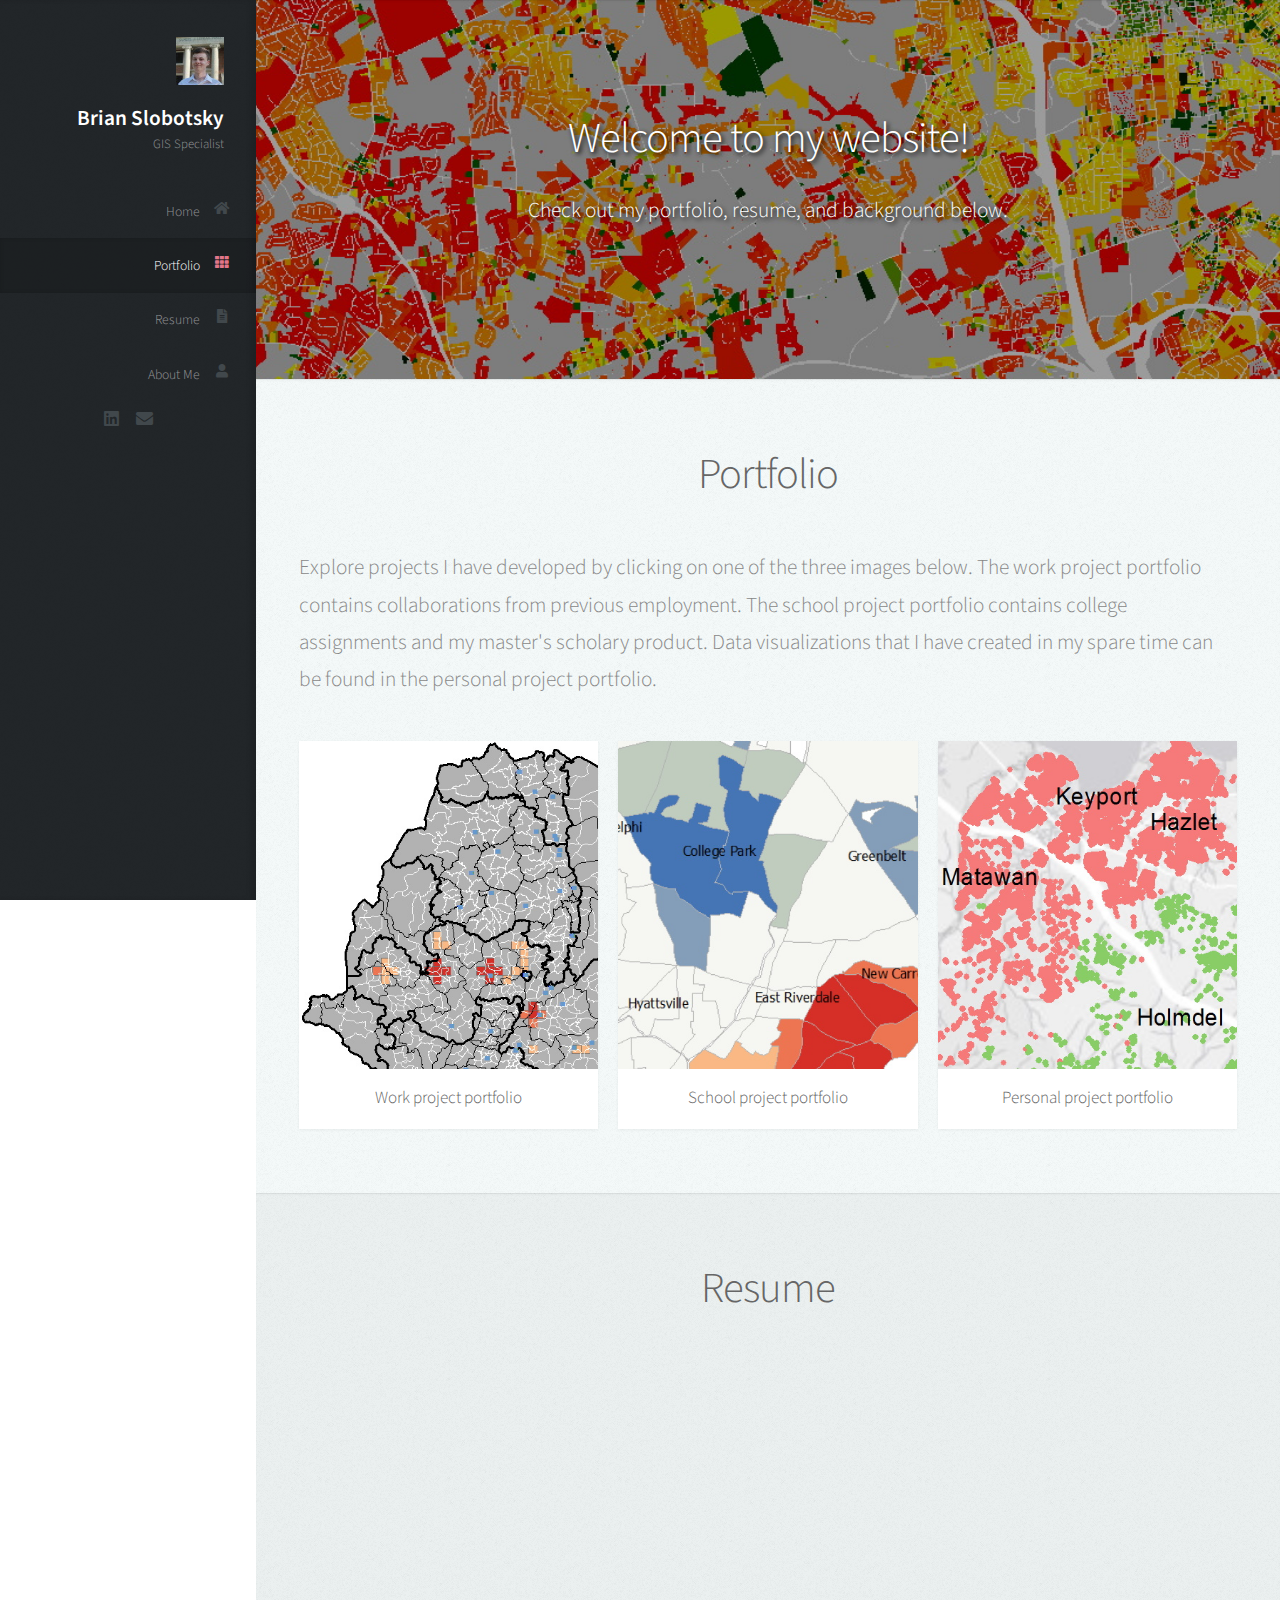
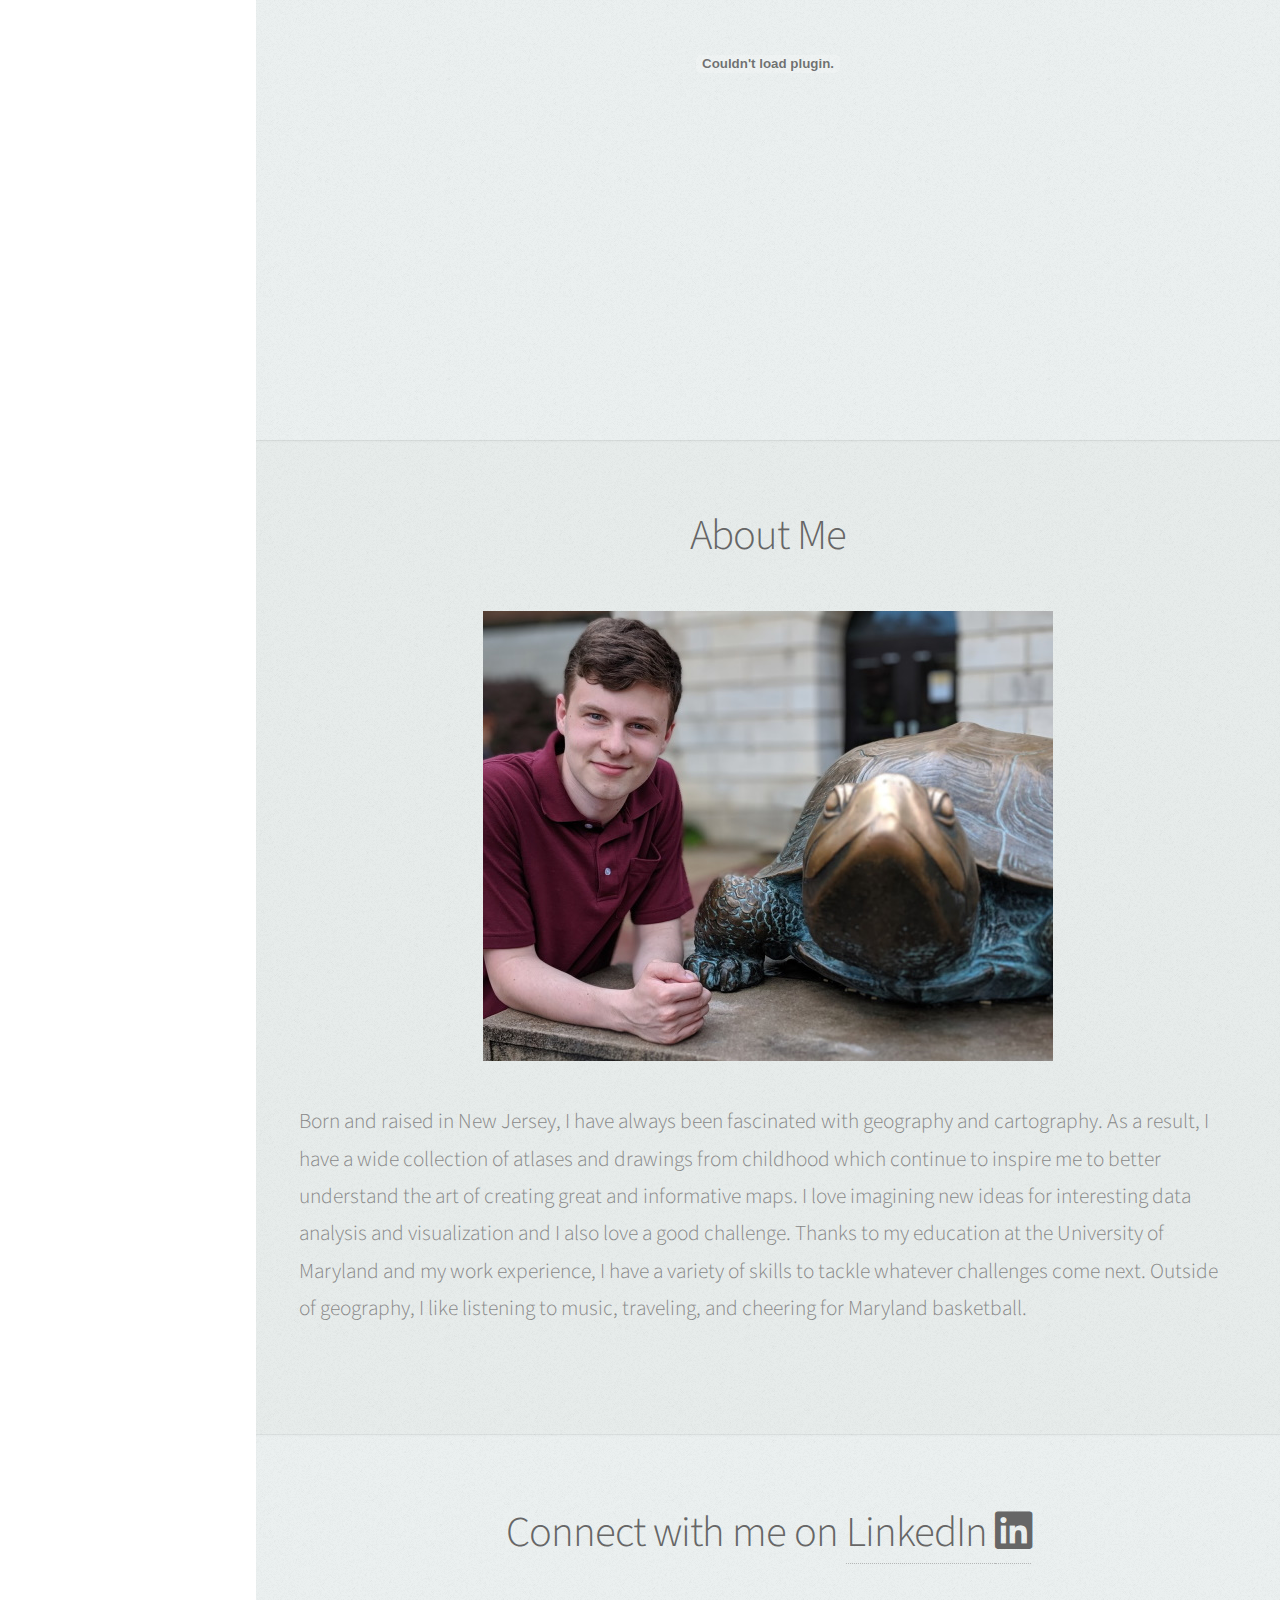
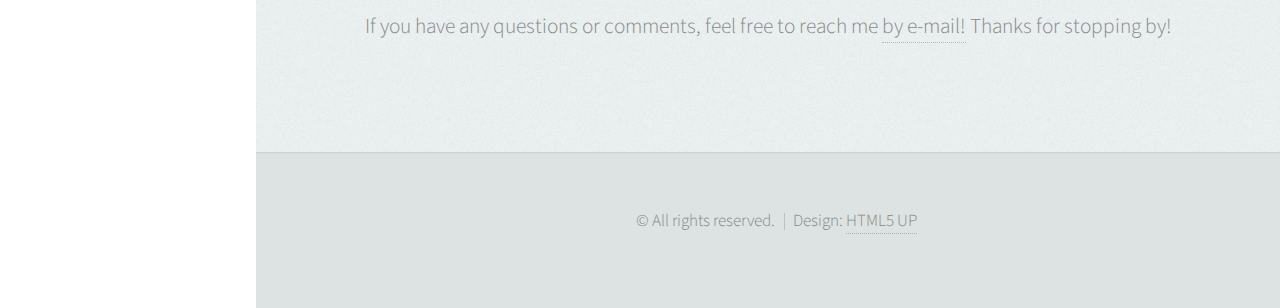
==== index.html @ a41631ae "Initial commit" ====
<!DOCTYPE HTML>
<!--
	Prologue by HTML5 UP
	html5up.net | @ajlkn
	Free for personal and commercial use under the CCA 3.0 license (html5up.net/license)
-->
<html>
	<head>
		<title>Brian Slobotsky's website</title>
		<meta charset="utf-8" />
		<meta name="viewport" content="width=device-width, initial-scale=1, user-scalable=no" />
		<link rel="stylesheet" href="assets/css/main.css" />
	</head>
	<body class="is-preload">

		<!-- Header -->
			<div id="header">

				<div class="top">

					<!-- Logo -->
						<div id="logo">
							<span class="image avatar48"><img src="images/avatar.jpg" alt="" /></span>
							<h1 id="title">Brian Slobotsky</h1>
							<p>GIS Specialist</p>
						</div>

					<!-- Nav -->
						<nav id="nav">
							<ul>
								<li><a href="#top" id="top-link"><span class="icon solid fa-home">Home</span></a></li>
								<li><a href="#portfolio" id="portfolio-link"><span class="icon solid fa-th">Portfolio</span></a></li>
								<li><a href="#resume" id="resume-link"><span class="icon solid fa-file-alt">Resume</span></a></li>
								<li><a href="#about" id="about-link"><span class="icon solid fa-user">About Me</span></a></li>
							</ul>
						</nav>
						<!--
				</div>

				<div class="bottom">
				-->
					<!-- Social Icons -->
						<ul class="icons">
							<li><a href="https://www.linkedin.com/in/brian-slobotsky-3878aa134/" class="icon brands fa-linkedin"><span class="label">LinkedIn</span></a></li>
							<li><a href="mailto:bslobotsky@gmail.com" class="icon solid fa-envelope"><span class="label">Email</span></a></li>
						</ul>

				</div>

			</div>

		<!-- Main -->
			<div id="main">

				<!-- Intro -->
					<section id="top" class="one dark cover">
						<div class="container">

							<header>

								<h2 class="alt" style="text-shadow:2px 2px 5px #000000;"><strong>Welcome to my website!</strong></h2>
								<p style="text-shadow: 2px 2px 5px #000000;"><strong>Check out my portfolio, resume, and background below.</strong></p>
							</header>
							<!-- a button that scrolls to the next section
							<footer>
								<a href="#portfolio" class="button scrolly"> text here </a>
							</footer>
							-->
						</div>
					</section>

				<!-- Portfolio -->
					<section id="portfolio" class="two">
						<div class="container">

							<header>
								<h2>Portfolio</h2>
							</header>

							<p style="text-align:left">Explore projects I have developed by clicking on one of the three images below. 
								The work project portfolio contains collaborations from previous employment. The school project portfolio contains 
								college assignments and my master's scholary product. Data visualizations that I have created in my spare time can 
								be found in the personal project portfolio. </p>

							<div class="row">
								<div class="col-4 col-12-mobile">
									<article class="item">
										<a href="workportfolio.html" class="image fit"><img src="images/av_work.jpg" alt="" /></a>
										<header>
											<h3>Work project portfolio</h3>
										</header>
									</article>
								</div>
								<div class="col-4 col-12-mobile">
									<article class="item">
										<a href="schoolportfolio.html" class="image fit"><img src="images/av_school.jpg" alt="" /></a>
										<header>
											<h3>School project portfolio</h3>
										</header>
									</article>
								</div>
								<div class="col-4 col-12-mobile">
									<article class="item">
										<a href="personalportfolio.html" class="image fit"><img src="images/av_personal.jpg" alt="" /></a>
										<header>
											<h3>Personal project portfolio</h3>
										</header>
									</article>
								</div>
							</div>

						</div>
					</section>
				<!-- Resume -->
					<section id="resume" class="three">
						<div class="container">

							<header>
								<h2>Resume</h2>
							</header>
							<!--
							<p>Last update: December 2020</p>
							-->
							<embed src="Resume.pdf" type="application/pdf" width="100%" height="600px" />

						</div>
					</section>
				<!-- About Me -->
					<section id="about" class="four">
						<div class="container">

							<header>
								<h2>About Me</h2>
							</header>

							<a class="image centered"><img src="images/aboutme.jpg" alt="Picture of me next to Testudo at McKeldin Mall" style="width:570px;height:450px;"/></a>

							<p style="text-align:left">Born and raised in New Jersey, I have always been fascinated with geography and cartography. As a result, I have a wide 
								collection of atlases and drawings from childhood which continue to inspire me to better understand the art of creating great and informative maps.
								I love imagining new ideas for interesting data analysis and visualization and I also love a good challenge. Thanks to my education
								at the University of Maryland and my work experience, I have a variety of skills to tackle whatever challenges come next. Outside of geography,
								I like listening to music, traveling, and cheering for Maryland basketball. </p>

						</div>
					</section>

				<!-- Contact -->
					<section id="contact" class="three">
						<div class="container">

							<header>
								<h2>Connect with me on <a href="https://www.linkedin.com/in/brian-slobotsky-3878aa134/">LinkedIn </a><a class="icon brands fa-linkedin"></a></h2>
							</header>

							<p>If you have any questions or comments, feel free to reach me <a href="mailto:bslobotsky@gmail.com">by e-mail!</a> Thanks for stopping by!</p>

						</div>
					</section>

			</div>

		<!-- Footer -->
			<div id="footer">

				<!-- Copyright -->
					<ul class="copyright">
						<li>&copy; All rights reserved.</li><li>Design: <a href="http://html5up.net">HTML5 UP</a></li>
					</ul>

			</div>

		<!-- Scripts -->			
			<script src="assets/js/jquery.min.js"></script>
			<script src="assets/js/jquery.scrolly.min.js"></script>
			<script src="assets/js/jquery.scrollex.min.js"></script>
			<script src="assets/js/browser.min.js"></script>
			<script src="assets/js/breakpoints.min.js"></script>
			<script src="assets/js/util.js"></script>
			<script src="assets/js/main.js"></script>

	</body>
</html>
---- assets/css/main.css ----
@import url("fontawesome-all.min.css");
@import url("https://fonts.googleapis.com/css?family=Source+Sans+Pro:300,300italic,400,600");

/*
	Prologue by HTML5 UP
	html5up.net | @ajlkn
	Free for personal and commercial use under the CCA 3.0 license (html5up.net/license)
*/

html, body, div, span, applet, object,
iframe, h1, h2, h3, h4, h5, h6, p, blockquote,
pre, a, abbr, acronym, address, big, cite,
code, del, dfn, em, img, ins, kbd, q, s, samp,
small, strike, strong, sub, sup, tt, var, b,
u, i, center, dl, dt, dd, ol, ul, li, fieldset,
form, label, legend, table, caption, tbody,
tfoot, thead, tr, th, td, article, aside,
canvas, details, embed, figure, figcaption,
footer, header, hgroup, menu, nav, output, ruby,
section, summary, time, mark, audio, video {
	margin: 0;
	padding: 0;
	border: 0;
	font-size: 100%;
	font: inherit;
	vertical-align: baseline;}

article, aside, details, figcaption, figure,
footer, header, hgroup, menu, nav, section {
	display: block;}

body {
	line-height: 1;
}

ol, ul {
	list-style: none;
}

blockquote, q {
	quotes: none;
}

	blockquote:before, blockquote:after, q:before, q:after {
		content: '';
		content: none;
	}

table {
	border-collapse: collapse;
	border-spacing: 0;
}

body {
	-webkit-text-size-adjust: none;
}

mark {
	background-color: transparent;
	color: inherit;
}

input::-moz-focus-inner {
	border: 0;
	padding: 0;
}

input, select, textarea {
	-moz-appearance: none;
	-webkit-appearance: none;
	-ms-appearance: none;
	appearance: none;
}

/* Basic */

	html {
		box-sizing: border-box;
	}

	*, *:before, *:after {
		box-sizing: inherit;
	}

	body {
		background: #fff;
		font-family: 'Source Sans Pro', sans-serif;
		font-size: 19pt;
		font-weight: 300;
		line-height: 1.75em;
		color: #888;
	}

		body.is-preload *, body.is-preload *:before, body.is-preload *:after {
			-moz-animation: none !important;
			-webkit-animation: none !important;
			-ms-animation: none !important;
			animation: none !important;
			-moz-transition: none !important;
			-webkit-transition: none !important;
			-ms-transition: none !important;
			transition: none !important;
		}

	input, textarea, select {
		font-family: 'Source Sans Pro', sans-serif;
		font-size: 19pt;
		font-weight: 300;
		line-height: 1.75em;
		color: #888;
	}

	h1, h2, h3, h4, h5, h6 {
		font-weight: 300;
		color: #666;
		line-height: 1.5em;
	}

	h1 a, h2 a, h3 a, h4 a, h5 a, h6 a {
		color: inherit;
		text-decoration: none;
	}

		h1 a strong, h2 a strong, h3 a strong, h4 a strong, h5 a strong, h6 a strong {
			color: #333;
		}

	h2 {
		font-size: 2em;
		letter-spacing: -1px;
	}

		h2.alt {
			color: #888;
		}

			h2.alt strong {
				color: #666;
			}

	h3 {
		font-size: 1.5em;
	}

	header {
		margin: 0 0 2em 0;
	}

		header > p {
			margin: 1em 0 0 0;
		}

	footer {
		margin: 2em 0 0 0;
	}

	strong, b {
		font-weight: 300;
		color: #666;
	}

	em, i {
		font-style: italic;
	}

	a {
		text-decoration: none;
		color: inherit;
		border-bottom: dotted 1px rgba(128, 128, 128, 0.5);
		-moz-transition: color 0.35s ease-in-out, border-bottom-color 0.35s ease-in-out;
		-webkit-transition: color 0.35s ease-in-out, border-bottom-color 0.35s ease-in-out;
		-ms-transition: color 0.35s ease-in-out, border-bottom-color 0.35s ease-in-out;
		transition: color 0.35s ease-in-out, border-bottom-color 0.35s ease-in-out;
		outline: 0;
	}

		a:hover {
			color: #E27689;
			border-bottom-color: rgba(255, 255, 255, 0);
		}

	sub {
		position: relative;
		top: 0.5em;
		font-size: 0.8em;
	}

	sup {
		position: relative;
		top: -0.5em;
		font-size: 0.8em;
	}

	hr {
		border: 0;
		border-top: solid 1px #ddd;
	}

	blockquote {
		border-left: solid 0.5em #ddd;
		padding: 1em 0 1em 2em;
		font-style: italic;
	}

	p, ul, ol, dl, table {
		margin-bottom: 2em;
	}

	br.clear {
		clear: both;
	}

/* Container */

	.container {
		margin: 0 auto;
		max-width: 100%;
		width: 1400px;
	}

		@media screen and (min-width: 961px) and (max-width: 1880px) {

			.container {
				width: 1200px;
			}

		}

		@media screen and (min-width: 961px) and (max-width: 1620px) {

			.container {
				width: 960px;
			}

		}

		@media screen and (min-width: 961px) and (max-width: 1320px) {

			.container {
				width: 100%;
			}

		}

		@media screen and (max-width: 960px) {

			.container {
				width: 100%;
			}

		}

		@media screen and (max-width: 736px) {

			.container {
				width: 100%;
			}

		}

/* Row */

	.row {
		display: flex;
		flex-wrap: wrap;
		box-sizing: border-box;
		align-items: stretch;
	}

		.row > * {
			box-sizing: border-box;
		}

		.row.gtr-uniform > * > :last-child {
			margin-bottom: 0;
		}

		.row.aln-left {
			justify-content: flex-start;
		}

		.row.aln-center {
			justify-content: center;
		}

		.row.aln-right {
			justify-content: flex-end;
		}

		.row.aln-top {
			align-items: flex-start;
		}

		.row.aln-middle {
			align-items: center;
		}

		.row.aln-bottom {
			align-items: flex-end;
		}

		.row > .imp {
			order: -1;
		}

		.row > .col-1 {
			width: 8.33333%;
		}

		.row > .off-1 {
			margin-left: 8.33333%;
		}

		.row > .col-2 {
			width: 16.66667%;
		}

		.row > .off-2 {
			margin-left: 16.66667%;
		}

		.row > .col-3 {
			width: 25%;
		}

		.row > .off-3 {
			margin-left: 25%;
		}

		.row > .col-4 {
			width: 33.33333%;
		}

		.row > .off-4 {
			margin-left: 33.33333%;
		}

		.row > .col-5 {
			width: 41.66667%;
		}

		.row > .off-5 {
			margin-left: 41.66667%;
		}

		.row > .col-6 {
			width: 50%;
		}

		.row > .off-6 {
			margin-left: 50%;
		}

		.row > .col-7 {
			width: 58.33333%;
		}

		.row > .off-7 {
			margin-left: 58.33333%;
		}

		.row > .col-8 {
			width: 66.66667%;
		}

		.row > .off-8 {
			margin-left: 66.66667%;
		}

		.row > .col-9 {
			width: 75%;
		}

		.row > .off-9 {
			margin-left: 75%;
		}

		.row > .col-10 {
			width: 83.33333%;
		}

		.row > .off-10 {
			margin-left: 83.33333%;
		}

		.row > .col-11 {
			width: 91.66667%;
		}

		.row > .off-11 {
			margin-left: 91.66667%;
		}

		.row > .col-12 {
			width: 100%;
		}

		.row > .off-12 {
			margin-left: 100%;
		}

		.row.gtr-0 {
			margin-top: 0px;
			margin-left: 0px;
		}

			.row.gtr-0 > * {
				padding: 0px 0 0 0px;
			}

			.row.gtr-0.gtr-uniform {
				margin-top: 0px;
			}

				.row.gtr-0.gtr-uniform > * {
					padding-top: 0px;
				}

		.row.gtr-25 {
			margin-top: -10px;
			margin-left: -10px;
		}

			.row.gtr-25 > * {
				padding: 10px 0 0 10px;
			}

			.row.gtr-25.gtr-uniform {
				margin-top: -10px;
			}

				.row.gtr-25.gtr-uniform > * {
					padding-top: 10px;
				}

		.row.gtr-50 {
			margin-top: -20px;
			margin-left: -20px;
		}

			.row.gtr-50 > * {
				padding: 20px 0 0 20px;
			}

			.row.gtr-50.gtr-uniform {
				margin-top: -20px;
			}

				.row.gtr-50.gtr-uniform > * {
					padding-top: 20px;
				}

		.row {
			margin-top: -40px;
			margin-left: -40px;
		}

			.row > * {
				padding: 40px 0 0 40px;
			}

			.row.gtr-uniform {
				margin-top: -40px;
			}

				.row.gtr-uniform > * {
					padding-top: 40px;
				}

		.row.gtr-150 {
			margin-top: -60px;
			margin-left: -60px;
		}

			.row.gtr-150 > * {
				padding: 60px 0 0 60px;
			}

			.row.gtr-150.gtr-uniform {
				margin-top: -60px;
			}

				.row.gtr-150.gtr-uniform > * {
					padding-top: 60px;
				}

		.row.gtr-200 {
			margin-top: -80px;
			margin-left: -80px;
		}

			.row.gtr-200 > * {
				padding: 80px 0 0 80px;
			}

			.row.gtr-200.gtr-uniform {
				margin-top: -80px;
			}

				.row.gtr-200.gtr-uniform > * {
					padding-top: 80px;
				}

		@media screen and (min-width: 961px) and (max-width: 1880px) {

			.row {
				display: flex;
				flex-wrap: wrap;
				box-sizing: border-box;
				align-items: stretch;
			}

				.row > * {
					box-sizing: border-box;
				}

				.row.gtr-uniform > * > :last-child {
					margin-bottom: 0;
				}

				.row.aln-left {
					justify-content: flex-start;
				}

				.row.aln-center {
					justify-content: center;
				}

				.row.aln-right {
					justify-content: flex-end;
				}

				.row.aln-top {
					align-items: flex-start;
				}

				.row.aln-middle {
					align-items: center;
				}

				.row.aln-bottom {
					align-items: flex-end;
				}

				.row > .imp-wide {
					order: -1;
				}

				.row > .col-1-wide {
					width: 8.33333%;
				}

				.row > .off-1-wide {
					margin-left: 8.33333%;
				}

				.row > .col-2-wide {
					width: 16.66667%;
				}

				.row > .off-2-wide {
					margin-left: 16.66667%;
				}

				.row > .col-3-wide {
					width: 25%;
				}

				.row > .off-3-wide {
					margin-left: 25%;
				}

				.row > .col-4-wide {
					width: 33.33333%;
				}

				.row > .off-4-wide {
					margin-left: 33.33333%;
				}

				.row > .col-5-wide {
					width: 41.66667%;
				}

				.row > .off-5-wide {
					margin-left: 41.66667%;
				}

				.row > .col-6-wide {
					width: 50%;
				}

				.row > .off-6-wide {
					margin-left: 50%;
				}

				.row > .col-7-wide {
					width: 58.33333%;
				}

				.row > .off-7-wide {
					margin-left: 58.33333%;
				}

				.row > .col-8-wide {
					width: 66.66667%;
				}

				.row > .off-8-wide {
					margin-left: 66.66667%;
				}

				.row > .col-9-wide {
					width: 75%;
				}

				.row > .off-9-wide {
					margin-left: 75%;
				}

				.row > .col-10-wide {
					width: 83.33333%;
				}

				.row > .off-10-wide {
					margin-left: 83.33333%;
				}

				.row > .col-11-wide {
					width: 91.66667%;
				}

				.row > .off-11-wide {
					margin-left: 91.66667%;
				}

				.row > .col-12-wide {
					width: 100%;
				}

				.row > .off-12-wide {
					margin-left: 100%;
				}

				.row.gtr-0 {
					margin-top: 0px;
					margin-left: 0px;
				}

					.row.gtr-0 > * {
						padding: 0px 0 0 0px;
					}

					.row.gtr-0.gtr-uniform {
						margin-top: 0px;
					}

						.row.gtr-0.gtr-uniform > * {
							padding-top: 0px;
						}

				.row.gtr-25 {
					margin-top: -10px;
					margin-left: -10px;
				}

					.row.gtr-25 > * {
						padding: 10px 0 0 10px;
					}

					.row.gtr-25.gtr-uniform {
						margin-top: -10px;
					}

						.row.gtr-25.gtr-uniform > * {
							padding-top: 10px;
						}

				.row.gtr-50 {
					margin-top: -20px;
					margin-left: -20px;
				}

					.row.gtr-50 > * {
						padding: 20px 0 0 20px;
					}

					.row.gtr-50.gtr-uniform {
						margin-top: -20px;
					}

						.row.gtr-50.gtr-uniform > * {
							padding-top: 20px;
						}

				.row {
					margin-top: -40px;
					margin-left: -40px;
				}

					.row > * {
						padding: 40px 0 0 40px;
					}

					.row.gtr-uniform {
						margin-top: -40px;
					}

						.row.gtr-uniform > * {
							padding-top: 40px;
						}

				.row.gtr-150 {
					margin-top: -60px;
					margin-left: -60px;
				}

					.row.gtr-150 > * {
						padding: 60px 0 0 60px;
					}

					.row.gtr-150.gtr-uniform {
						margin-top: -60px;
					}

						.row.gtr-150.gtr-uniform > * {
							padding-top: 60px;
						}

				.row.gtr-200 {
					margin-top: -80px;
					margin-left: -80px;
				}

					.row.gtr-200 > * {
						padding: 80px 0 0 80px;
					}

					.row.gtr-200.gtr-uniform {
						margin-top: -80px;
					}

						.row.gtr-200.gtr-uniform > * {
							padding-top: 80px;
						}

		}

		@media screen and (min-width: 961px) and (max-width: 1620px) {

			.row {
				display: flex;
				flex-wrap: wrap;
				box-sizing: border-box;
				align-items: stretch;
			}

				.row > * {
					box-sizing: border-box;
				}

				.row.gtr-uniform > * > :last-child {
					margin-bottom: 0;
				}

				.row.aln-left {
					justify-content: flex-start;
				}

				.row.aln-center {
					justify-content: center;
				}

				.row.aln-right {
					justify-content: flex-end;
				}

				.row.aln-top {
					align-items: flex-start;
				}

				.row.aln-middle {
					align-items: center;
				}

				.row.aln-bottom {
					align-items: flex-end;
				}

				.row > .imp-normal {
					order: -1;
				}

				.row > .col-1-normal {
					width: 8.33333%;
				}

				.row > .off-1-normal {
					margin-left: 8.33333%;
				}

				.row > .col-2-normal {
					width: 16.66667%;
				}

				.row > .off-2-normal {
					margin-left: 16.66667%;
				}

				.row > .col-3-normal {
					width: 25%;
				}

				.row > .off-3-normal {
					margin-left: 25%;
				}

				.row > .col-4-normal {
					width: 33.33333%;
				}

				.row > .off-4-normal {
					margin-left: 33.33333%;
				}

				.row > .col-5-normal {
					width: 41.66667%;
				}

				.row > .off-5-normal {
					margin-left: 41.66667%;
				}

				.row > .col-6-normal {
					width: 50%;
				}

				.row > .off-6-normal {
					margin-left: 50%;
				}

				.row > .col-7-normal {
					width: 58.33333%;
				}

				.row > .off-7-normal {
					margin-left: 58.33333%;
				}

				.row > .col-8-normal {
					width: 66.66667%;
				}

				.row > .off-8-normal {
					margin-left: 66.66667%;
				}

				.row > .col-9-normal {
					width: 75%;
				}

				.row > .off-9-normal {
					margin-left: 75%;
				}

				.row > .col-10-normal {
					width: 83.33333%;
				}

				.row > .off-10-normal {
					margin-left: 83.33333%;
				}

				.row > .col-11-normal {
					width: 91.66667%;
				}

				.row > .off-11-normal {
					margin-left: 91.66667%;
				}

				.row > .col-12-normal {
					width: 100%;
				}

				.row > .off-12-normal {
					margin-left: 100%;
				}

				.row.gtr-0 {
					margin-top: 0px;
					margin-left: 0px;
				}

					.row.gtr-0 > * {
						padding: 0px 0 0 0px;
					}

					.row.gtr-0.gtr-uniform {
						margin-top: 0px;
					}

						.row.gtr-0.gtr-uniform > * {
							padding-top: 0px;
						}

				.row.gtr-25 {
					margin-top: -10px;
					margin-left: -10px;
				}

					.row.gtr-25 > * {
						padding: 10px 0 0 10px;
					}

					.row.gtr-25.gtr-uniform {
						margin-top: -10px;
					}

						.row.gtr-25.gtr-uniform > * {
							padding-top: 10px;
						}

				.row.gtr-50 {
					margin-top: -20px;
					margin-left: -20px;
				}

					.row.gtr-50 > * {
						padding: 20px 0 0 20px;
					}

					.row.gtr-50.gtr-uniform {
						margin-top: -20px;
					}

						.row.gtr-50.gtr-uniform > * {
							padding-top: 20px;
						}

				.row {
					margin-top: -40px;
					margin-left: -40px;
				}

					.row > * {
						padding: 40px 0 0 40px;
					}

					.row.gtr-uniform {
						margin-top: -40px;
					}

						.row.gtr-uniform > * {
							padding-top: 40px;
						}

				.row.gtr-150 {
					margin-top: -60px;
					margin-left: -60px;
				}

					.row.gtr-150 > * {
						padding: 60px 0 0 60px;
					}

					.row.gtr-150.gtr-uniform {
						margin-top: -60px;
					}

						.row.gtr-150.gtr-uniform > * {
							padding-top: 60px;
						}

				.row.gtr-200 {
					margin-top: -80px;
					margin-left: -80px;
				}

					.row.gtr-200 > * {
						padding: 80px 0 0 80px;
					}

					.row.gtr-200.gtr-uniform {
						margin-top: -80px;
					}

						.row.gtr-200.gtr-uniform > * {
							padding-top: 80px;
						}

		}

		@media screen and (min-width: 961px) and (max-width: 1320px) {

			.row {
				display: flex;
				flex-wrap: wrap;
				box-sizing: border-box;
				align-items: stretch;
			}

				.row > * {
					box-sizing: border-box;
				}

				.row.gtr-uniform > * > :last-child {
					margin-bottom: 0;
				}

				.row.aln-left {
					justify-content: flex-start;
				}

				.row.aln-center {
					justify-content: center;
				}

				.row.aln-right {
					justify-content: flex-end;
				}

				.row.aln-top {
					align-items: flex-start;
				}

				.row.aln-middle {
					align-items: center;
				}

				.row.aln-bottom {
					align-items: flex-end;
				}

				.row > .imp-narrow {
					order: -1;
				}

				.row > .col-1-narrow {
					width: 8.33333%;
				}

				.row > .off-1-narrow {
					margin-left: 8.33333%;
				}

				.row > .col-2-narrow {
					width: 16.66667%;
				}

				.row > .off-2-narrow {
					margin-left: 16.66667%;
				}

				.row > .col-3-narrow {
					width: 25%;
				}

				.row > .off-3-narrow {
					margin-left: 25%;
				}

				.row > .col-4-narrow {
					width: 33.33333%;
				}

				.row > .off-4-narrow {
					margin-left: 33.33333%;
				}

				.row > .col-5-narrow {
					width: 41.66667%;
				}

				.row > .off-5-narrow {
					margin-left: 41.66667%;
				}

				.row > .col-6-narrow {
					width: 50%;
				}

				.row > .off-6-narrow {
					margin-left: 50%;
				}

				.row > .col-7-narrow {
					width: 58.33333%;
				}

				.row > .off-7-narrow {
					margin-left: 58.33333%;
				}

				.row > .col-8-narrow {
					width: 66.66667%;
				}

				.row > .off-8-narrow {
					margin-left: 66.66667%;
				}

				.row > .col-9-narrow {
					width: 75%;
				}

				.row > .off-9-narrow {
					margin-left: 75%;
				}

				.row > .col-10-narrow {
					width: 83.33333%;
				}

				.row > .off-10-narrow {
					margin-left: 83.33333%;
				}

				.row > .col-11-narrow {
					width: 91.66667%;
				}

				.row > .off-11-narrow {
					margin-left: 91.66667%;
				}

				.row > .col-12-narrow {
					width: 100%;
				}

				.row > .off-12-narrow {
					margin-left: 100%;
				}

				.row.gtr-0 {
					margin-top: 0px;
					margin-left: 0px;
				}

					.row.gtr-0 > * {
						padding: 0px 0 0 0px;
					}

					.row.gtr-0.gtr-uniform {
						margin-top: 0px;
					}

						.row.gtr-0.gtr-uniform > * {
							padding-top: 0px;
						}

				.row.gtr-25 {
					margin-top: -5px;
					margin-left: -5px;
				}

					.row.gtr-25 > * {
						padding: 5px 0 0 5px;
					}

					.row.gtr-25.gtr-uniform {
						margin-top: -5px;
					}

						.row.gtr-25.gtr-uniform > * {
							padding-top: 5px;
						}

				.row.gtr-50 {
					margin-top: -10px;
					margin-left: -10px;
				}

					.row.gtr-50 > * {
						padding: 10px 0 0 10px;
					}

					.row.gtr-50.gtr-uniform {
						margin-top: -10px;
					}

						.row.gtr-50.gtr-uniform > * {
							padding-top: 10px;
						}

				.row {
					margin-top: -20px;
					margin-left: -20px;
				}

					.row > * {
						padding: 20px 0 0 20px;
					}

					.row.gtr-uniform {
						margin-top: -20px;
					}

						.row.gtr-uniform > * {
							padding-top: 20px;
						}

				.row.gtr-150 {
					margin-top: -30px;
					margin-left: -30px;
				}

					.row.gtr-150 > * {
						padding: 30px 0 0 30px;
					}

					.row.gtr-150.gtr-uniform {
						margin-top: -30px;
					}

						.row.gtr-150.gtr-uniform > * {
							padding-top: 30px;
						}

				.row.gtr-200 {
					margin-top: -40px;
					margin-left: -40px;
				}

					.row.gtr-200 > * {
						padding: 40px 0 0 40px;
					}

					.row.gtr-200.gtr-uniform {
						margin-top: -40px;
					}

						.row.gtr-200.gtr-uniform > * {
							padding-top: 40px;
						}

		}

		@media screen and (max-width: 960px) {

			.row {
				display: flex;
				flex-wrap: wrap;
				box-sizing: border-box;
				align-items: stretch;
			}

				.row > * {
					box-sizing: border-box;
				}

				.row.gtr-uniform > * > :last-child {
					margin-bottom: 0;
				}

				.row.aln-left {
					justify-content: flex-start;
				}

				.row.aln-center {
					justify-content: center;
				}

				.row.aln-right {
					justify-content: flex-end;
				}

				.row.aln-top {
					align-items: flex-start;
				}

				.row.aln-middle {
					align-items: center;
				}

				.row.aln-bottom {
					align-items: flex-end;
				}

				.row > .imp-narrower {
					order: -1;
				}

				.row > .col-1-narrower {
					width: 8.33333%;
				}

				.row > .off-1-narrower {
					margin-left: 8.33333%;
				}

				.row > .col-2-narrower {
					width: 16.66667%;
				}

				.row > .off-2-narrower {
					margin-left: 16.66667%;
				}

				.row > .col-3-narrower {
					width: 25%;
				}

				.row > .off-3-narrower {
					margin-left: 25%;
				}

				.row > .col-4-narrower {
					width: 33.33333%;
				}

				.row > .off-4-narrower {
					margin-left: 33.33333%;
				}

				.row > .col-5-narrower {
					width: 41.66667%;
				}

				.row > .off-5-narrower {
					margin-left: 41.66667%;
				}

				.row > .col-6-narrower {
					width: 50%;
				}

				.row > .off-6-narrower {
					margin-left: 50%;
				}

				.row > .col-7-narrower {
					width: 58.33333%;
				}

				.row > .off-7-narrower {
					margin-left: 58.33333%;
				}

				.row > .col-8-narrower {
					width: 66.66667%;
				}

				.row > .off-8-narrower {
					margin-left: 66.66667%;
				}

				.row > .col-9-narrower {
					width: 75%;
				}

				.row > .off-9-narrower {
					margin-left: 75%;
				}

				.row > .col-10-narrower {
					width: 83.33333%;
				}

				.row > .off-10-narrower {
					margin-left: 83.33333%;
				}

				.row > .col-11-narrower {
					width: 91.66667%;
				}

				.row > .off-11-narrower {
					margin-left: 91.66667%;
				}

				.row > .col-12-narrower {
					width: 100%;
				}

				.row > .off-12-narrower {
					margin-left: 100%;
				}

				.row.gtr-0 {
					margin-top: 0px;
					margin-left: 0px;
				}

					.row.gtr-0 > * {
						padding: 0px 0 0 0px;
					}

					.row.gtr-0.gtr-uniform {
						margin-top: 0px;
					}

						.row.gtr-0.gtr-uniform > * {
							padding-top: 0px;
						}

				.row.gtr-25 {
					margin-top: -5px;
					margin-left: -5px;
				}

					.row.gtr-25 > * {
						padding: 5px 0 0 5px;
					}

					.row.gtr-25.gtr-uniform {
						margin-top: -5px;
					}

						.row.gtr-25.gtr-uniform > * {
							padding-top: 5px;
						}

				.row.gtr-50 {
					margin-top: -10px;
					margin-left: -10px;
				}

					.row.gtr-50 > * {
						padding: 10px 0 0 10px;
					}

					.row.gtr-50.gtr-uniform {
						margin-top: -10px;
					}

						.row.gtr-50.gtr-uniform > * {
							padding-top: 10px;
						}

				.row {
					margin-top: -20px;
					margin-left: -20px;
				}

					.row > * {
						padding: 20px 0 0 20px;
					}

					.row.gtr-uniform {
						margin-top: -20px;
					}

						.row.gtr-uniform > * {
							padding-top: 20px;
						}

				.row.gtr-150 {
					margin-top: -30px;
					margin-left: -30px;
				}

					.row.gtr-150 > * {
						padding: 30px 0 0 30px;
					}

					.row.gtr-150.gtr-uniform {
						margin-top: -30px;
					}

						.row.gtr-150.gtr-uniform > * {
							padding-top: 30px;
						}

				.row.gtr-200 {
					margin-top: -40px;
					margin-left: -40px;
				}

					.row.gtr-200 > * {
						padding: 40px 0 0 40px;
					}

					.row.gtr-200.gtr-uniform {
						margin-top: -40px;
					}

						.row.gtr-200.gtr-uniform > * {
							padding-top: 40px;
						}

		}

		@media screen and (max-width: 736px) {

			.row {
				display: flex;
				flex-wrap: wrap;
				box-sizing: border-box;
				align-items: stretch;
			}

				.row > * {
					box-sizing: border-box;
				}

				.row.gtr-uniform > * > :last-child {
					margin-bottom: 0;
				}

				.row.aln-left {
					justify-content: flex-start;
				}

				.row.aln-center {
					justify-content: center;
				}

				.row.aln-right {
					justify-content: flex-end;
				}

				.row.aln-top {
					align-items: flex-start;
				}

				.row.aln-middle {
					align-items: center;
				}

				.row.aln-bottom {
					align-items: flex-end;
				}

				.row > .imp-mobile {
					order: -1;
				}

				.row > .col-1-mobile {
					width: 8.33333%;
				}

				.row > .off-1-mobile {
					margin-left: 8.33333%;
				}

				.row > .col-2-mobile {
					width: 16.66667%;
				}

				.row > .off-2-mobile {
					margin-left: 16.66667%;
				}

				.row > .col-3-mobile {
					width: 25%;
				}

				.row > .off-3-mobile {
					margin-left: 25%;
				}

				.row > .col-4-mobile {
					width: 33.33333%;
				}

				.row > .off-4-mobile {
					margin-left: 33.33333%;
				}

				.row > .col-5-mobile {
					width: 41.66667%;
				}

				.row > .off-5-mobile {
					margin-left: 41.66667%;
				}

				.row > .col-6-mobile {
					width: 50%;
				}

				.row > .off-6-mobile {
					margin-left: 50%;
				}

				.row > .col-7-mobile {
					width: 58.33333%;
				}

				.row > .off-7-mobile {
					margin-left: 58.33333%;
				}

				.row > .col-8-mobile {
					width: 66.66667%;
				}

				.row > .off-8-mobile {
					margin-left: 66.66667%;
				}

				.row > .col-9-mobile {
					width: 75%;
				}

				.row > .off-9-mobile {
					margin-left: 75%;
				}

				.row > .col-10-mobile {
					width: 83.33333%;
				}

				.row > .off-10-mobile {
					margin-left: 83.33333%;
				}

				.row > .col-11-mobile {
					width: 91.66667%;
				}

				.row > .off-11-mobile {
					margin-left: 91.66667%;
				}

				.row > .col-12-mobile {
					width: 100%;
				}

				.row > .off-12-mobile {
					margin-left: 100%;
				}

				.row.gtr-0 {
					margin-top: 0px;
					margin-left: 0px;
				}

					.row.gtr-0 > * {
						padding: 0px 0 0 0px;
					}

					.row.gtr-0.gtr-uniform {
						margin-top: 0px;
					}

						.row.gtr-0.gtr-uniform > * {
							padding-top: 0px;
						}

				.row.gtr-25 {
					margin-top: -5px;
					margin-left: -5px;
				}

					.row.gtr-25 > * {
						padding: 5px 0 0 5px;
					}

					.row.gtr-25.gtr-uniform {
						margin-top: -5px;
					}

						.row.gtr-25.gtr-uniform > * {
							padding-top: 5px;
						}

				.row.gtr-50 {
					margin-top: -10px;
					margin-left: -10px;
				}

					.row.gtr-50 > * {
						padding: 10px 0 0 10px;
					}

					.row.gtr-50.gtr-uniform {
						margin-top: -10px;
					}

						.row.gtr-50.gtr-uniform > * {
							padding-top: 10px;
						}

				.row {
					margin-top: -20px;
					margin-left: -20px;
				}

					.row > * {
						padding: 20px 0 0 20px;
					}

					.row.gtr-uniform {
						margin-top: -20px;
					}

						.row.gtr-uniform > * {
							padding-top: 20px;
						}

				.row.gtr-150 {
					margin-top: -30px;
					margin-left: -30px;
				}

					.row.gtr-150 > * {
						padding: 30px 0 0 30px;
					}

					.row.gtr-150.gtr-uniform {
						margin-top: -30px;
					}

						.row.gtr-150.gtr-uniform > * {
							padding-top: 30px;
						}

				.row.gtr-200 {
					margin-top: -40px;
					margin-left: -40px;
				}

					.row.gtr-200 > * {
						padding: 40px 0 0 40px;
					}

					.row.gtr-200.gtr-uniform {
						margin-top: -40px;
					}

						.row.gtr-200.gtr-uniform > * {
							padding-top: 40px;
						}

		}

/* Sections/Article */

	section, article {
		margin-bottom: 3em;
	}

		section > :last-child,
		section > .container, section:last-child, article > :last-child,
		article > .container, article:last-child {
			margin-bottom: 0;
		}

		.row > section, .row > article {
			margin-bottom: 0;
		}

/* Image */

	.image {
		display: inline-block;
		border: 0;
	}

		.image img {
			display: block;
			width: 100%;
		}

		.image.avatar48 {
			width: 48px;
			height: 48px;
			background: #f00;
		}

			.image.avatar48 img {
				width: 48px;
				height: 48px;
			}

		.image.fit {
			display: block;
			width: 100%;
		}

		.image.featured {
			display: block;
			width: 100%;
			margin: 0 0 2em 0;
		}

		.image.left {
			float: left;
			margin: 0 2em 2em 0;
		}

		.image.centered {
			display: block;
			margin: 0 0 2em 0;
		}

			.image.centered img {
				margin: 0 auto;
				width: auto;
			}

/* List */

	ul {
		list-style: disc;
		padding-left: 1em;
	}

		ul li {
			padding-left: 0.5em;
		}

	ol {
		list-style: decimal;
		padding-left: 1.25em;
	}

		ol li {
			padding-left: 0.25em;
		}

/* Icons */

	ul.icons {
		cursor: default;
		list-style: none;
		padding-left: 0;
	}

		ul.icons li {
			display: inline-block;
			padding-left: 0;
		}

		ul.icons a {
			display: inline-block;
			width: 2em;
			height: 2em;
			line-height: 2em;
			text-align: center;
			border: 0;
		}

/* Form */

	form label {
		display: block;
		text-align: left;
		margin-bottom: 0.5em;
	}

	form input[type="text"],
	form input[type="email"],
	form input[type="password"],
	form select,
	form textarea {
		position: relative;
		-webkit-appearance: none;
		display: block;
		border: 0;
		outline: 0;
		background: #fff;
		background: rgba(255, 255, 255, 0.75);
		width: 100%;
		border-radius: 0.35em;
		padding: 0.75em 1em 0.75em 1em;
		box-shadow: inset 0 0.1em 0.1em 0 rgba(0, 0, 0, 0.05);
		border: solid 1px rgba(0, 0, 0, 0.15);
		-moz-transition: all 0.35s ease-in-out;
		-webkit-transition: all 0.35s ease-in-out;
		-ms-transition: all 0.35s ease-in-out;
		transition: all 0.35s ease-in-out;
	}

		form input[type="text"]:focus,
		form input[type="email"]:focus,
		form input[type="password"]:focus,
		form select:focus,
		form textarea:focus {
			box-shadow: 0 0 2px 1px #8ebebc;
			background: #fff;
		}

	form input[type="text"],
	form input[type="email"],
	form input[type="password"],
	form select {
		line-height: 1.25em;
	}

	form textarea {
		min-height: 14em;
	}

	form ::-webkit-input-placeholder {
		color: #555 !important;
	}

	form :-moz-placeholder {
		color: #555 !important;
	}

	form ::-moz-placeholder {
		color: #555 !important;
	}

	form :-ms-input-placeholder {
		color: #555 !important;
	}

	form ::-moz-focus-inner {
		border: 0;
	}

/* Table */

	table {
		width: 100%;
		text-align: left;
	}

		table tbody tr:nth-child(2n+2) {
			background: #f4f4f4;
		}

		table td {
			padding: 0.5em 1em 0.5em 1em;
		}

		table th {
			text-align: left;
			padding: 0.5em 1em 0.5em 1em;
			color: #fff;
			background: #222729 url("images/overlay.png");
		}

		table thead {
			background: #444;
			color: #fff;
		}

		table tfoot {
			background: #eee;
		}

/* Button */

	input[type="button"],
	input[type="submit"],
	input[type="reset"],
	button,
	.button {
		position: relative;
		display: inline-block;
		border-radius: 0.35em;
		color: #fff !important;
		text-decoration: none;
		padding: 0.75em 2.5em 0.75em 2.5em;
		background-color: #8ebebc;
		border: 0;
		cursor: pointer;
		background-image: -moz-linear-gradient(top, rgba(0, 0, 0, 0), rgba(0, 0, 0, 0.15)), url("images/overlay.png");
		background-image: -webkit-linear-gradient(top, rgba(0, 0, 0, 0), rgba(0, 0, 0, 0.15)), url("images/overlay.png");
		background-image: -ms-linear-gradient(top, rgba(0, 0, 0, 0), rgba(0, 0, 0, 0.15)), url("images/overlay.png");
		background-image: linear-gradient(top, rgba(0, 0, 0, 0), rgba(0, 0, 0, 0.15)), url("images/overlay.png");
		-moz-transition: background-color 0.35s ease-in-out;
		-webkit-transition: background-color 0.35s ease-in-out;
		-ms-transition: background-color 0.35s ease-in-out;
		transition: background-color 0.35s ease-in-out;
	}

		input[type="button"]:hover,
		input[type="submit"]:hover,
		input[type="reset"]:hover,
		button:hover,
		.button:hover {
			background-color: #9ececc;
		}

		input[type="button"]:active,
		input[type="submit"]:active,
		input[type="reset"]:active,
		button:active,
		.button:active {
			background-color: #7eaeac;
		}

/* Item */

	.item {
		box-shadow: 0 0.05em 0.15em 0 rgba(0, 0, 0, 0.05);
		margin-bottom: 40px;
	}

		.item header {
			background: #fff;
			margin: 0;
			padding: 1em 0 1em 0;
			font-size: 0.8em;
		}

			.item header h3 {
				font-size: 1em;
			}

/* Icons */

	.icon {
		text-decoration: none;
		text-decoration: none;
	}

		.icon:before {
			-moz-osx-font-smoothing: grayscale;
			-webkit-font-smoothing: antialiased;
			display: inline-block;
			font-style: normal;
			font-variant: normal;
			text-rendering: auto;
			line-height: 1;
			text-transform: none !important;
			font-family: 'Font Awesome 5 Free';
			font-weight: 400;
		}

		.icon:before {
			line-height: inherit;
		}

		.icon > .label {
			display: none;
		}

		.icon.solid:before {
			font-weight: 900;
		}

		.icon.brands:before {
			font-family: 'Font Awesome 5 Brands';
		}

/* Header */

	#header {
		display: -moz-flex;
		display: -webkit-flex;
		display: -ms-flex;
		display: flex;
		-moz-flex-direction: column;
		-webkit-flex-direction: column;
		-ms-flex-direction: column;
		flex-direction: column;
		-moz-justify-content: space-between;
		-webkit-justify-content: space-between;
		-ms-justify-content: space-between;
		justify-content: space-between;
		background: #222629 url("images/overlay.png");
		box-shadow: inset -0.25em 0 0.25em 0 rgba(0, 0, 0, 0.1);
		color: #fff;
		height: 100%;
		left: 0;
		overflow-y: auto;
		position: fixed;
		text-align: right;
		top: 0;
		width: 375px;
	}

		#header .top {
			-moz-flex-grow: 1;
			-webkit-flex-grow: 1;
			-ms-flex-grow: 1;
			flex-grow: 1;
		}

		#header .bottom {
			-moz-flex-shrink: 0;
			-webkit-flex-shrink: 0;
			-ms-flex-shrink: 0;
			flex-shrink: 0;
			padding: 1.5em 0 0.75em 0;
		}

			#header .bottom > :last-child {
				margin-bottom: 0;
			}

		#header .icons {
			font-size: 0.8em;
			text-align: center;
		}

			#header .icons a {
				color: #41484c;
				-moz-transition: color 0.35s ease-in-out;
				-webkit-transition: color 0.35s ease-in-out;
				-ms-transition: color 0.35s ease-in-out;
				transition: color 0.35s ease-in-out;
			}

				#header .icons a:hover {
					color: #fff;
				}

	#logo {
		position: relative;
		margin: 1.75em 1.5em 1.5em 1.5em;
		min-height: 48px;
		cursor: default;
	}

		#logo h1 {
			position: relative;
			color: #fff;
			font-weight: 600;
			font-size: 1em;
			line-height: 1em;
		}

		#logo p {
			position: relative;
			display: block;
			font-size: 0.6em;
			color: rgba(255, 255, 255, 0.5);
			line-height: 1.25em;
			margin: 0.5em 0 0 0;
		}

		#logo .image {
			position: absolute;
			left: 0;
			top: 0;
		}

	#nav ul {
		list-style: none;
		padding-left: 0;
		margin-bottom: 0;
	}

		#nav ul li {
			padding-left: 0;
		}

			#nav ul li a {
				display: block;
				padding: 0.5em 1.5em 0.5em 1.5em;
				color: rgba(255, 255, 255, 0.5);
				text-decoration: none;
				outline: 0;
				border: 0;
				-moz-transition: none;
				-webkit-transition: none;
				-ms-transition: none;
				transition: none;
			}

				#nav ul li a span {
					position: relative;
					display: block;
					font-size: 0.8em;
				}

					#nav ul li a span:before {
						position: absolute;
						left: 0;
						color: #41484c;
						text-align: center;
						width: 1.25em;
						line-height: 1.75em;
					}

				#nav ul li a.active {
					background: rgba(0, 0, 0, 0.15);
					box-shadow: inset 0 0 0.25em 0 rgba(0, 0, 0, 0.125);
					color: #fff;
				}

					#nav ul li a.active span:before {
						color: #e27689;
					}

/* Footer */

	#footer {
		margin-left: 375px;
		text-align: center;
		background-color: #dce3e2;
		padding: 3em 0 4em 0;
		box-shadow: inset 0 1px 0 0 rgba(0, 0, 0, 0.05), inset 0 0.1em 0.1em 0 rgba(0, 0, 0, 0.025);
		font-size: 0.8em;
	}

		#footer .copyright {
			cursor: default;
			margin: 0;
		}

			#footer .copyright li {
				display: inline-block;
				line-height: 1em;
				border-left: solid 1px rgba(128, 128, 128, 0.35);
				padding: 0 0 0 0.5em;
				margin: 0 0 0 0.5em;
			}

				#footer .copyright li:first-child {
					border-left: 0;
					padding-left: 0;
					margin-left: 0;
				}

/* Main */

	#main {
		margin-left: 375px;
	}

		#main > section {
			margin: 0;
			overflow: hidden;
			padding: 4em 0;
			box-shadow: inset 0 1px 0 0 rgba(0, 0, 0, 0.05), inset 0 0.1em 0.1em 0 rgba(0, 0, 0, 0.025);
			text-align: center;
			background-image: url("images/overlay.png");
		}

			#main > section.dark {
				color: #ddd;
				color: rgba(255, 255, 255, 0.75);
			}

				#main > section.dark h2, #main > section.dark h3, #main > section.dark h4, #main > section.dark h5, #main > section.dark h6 {
					color: inherit;
				}

				#main > section.dark strong {
					color: #fff;
					border-color: inherit;
				}

				#main > section.dark a {
					color: #fff;
					border-color: inherit;
				}

					#main > section.dark a:hover {
						border-bottom-color: rgba(255, 255, 255, 0);
					}

			#main > section.cover {
				padding: 10em 0;
				background-size: cover;
				background-position: center center;
			}

			#main > section.one {
				background-color: #81918E;
				background-image: url("../../images/banner.jpg");
				background-attachment: fixed;
				background-position: center;
				background-repeat: no-repeat;
				background-size: cover;
			}	

			#main > section.two {
				background-color: #f5fafa;
			}

			#main > section.three {
				background-color: #ecf1f1;
			}

			#main > section.four {
				background-color: #e8edec;
			}

/* Wide */

	@media screen and (min-width: 961px) and (max-width: 1880px) {

		/* Basic */

			body, input, textarea, select {
				font-size: 17pt;
			}

		/* Header */

			#header {
				width: 300px;
			}

		/* Footer */

			#footer {
				margin-left: 300px;
			}

		/* Main */

			#main {
				margin-left: 300px;
			}

	}

/* Normal */

	@media screen and (min-width: 961px) and (max-width: 1620px) {

		/* Main */

			#main > section {
				padding: 3em 0;
			}

			#main section.cover {
				padding: 5em 0;
			}

	}

/* Narrow */

	@media screen and (min-width: 961px) and (max-width: 1320px) {

		/* Basic */

			body, input, textarea, select {
				font-size: 16pt;
			}

			.container {
				padding: 0 2em 0 2em;
			}

		/* Icons */

			ul.icons li a {
				width: 1.75em;
			}

		/* Item */

			.item {
				margin-bottom: 20px;
			}

		/* Header */

			#header {
				width: 20%;
			}

			#logo .image {
				position: relative;
				margin: 0 0 0.5em 0;
			}

			#nav ul li a {
				font-size: 0.8em;
				padding-top: 0.5em;
				padding-bottom: 0.5em;
			}

				#nav ul li a span {
					padding-right: 2.25em;
				}

					#nav ul li a span:before {
						left: 100%;
						margin-left: -1.25em;
						line-height: 2.25em;
					}

		/* Footer */

			#footer {
				margin-left: 20%;
			}

		/* Main */

			#main {
				margin-left: 20%;
			}

	}

/* Narrower */

	#headerToggle {
		display: none;
	}

	@media screen and (max-width: 960px) {

		/* Basic */

			html, body {
				overflow-x: hidden;
			}

			body, input, textarea, select {
				font-size: 16pt;
			}

			header br {
				display: none;
			}

			.container {
				padding: 0 2em 0 2em;
			}

		/* Item */

			.item {
				margin-bottom: 15px;
			}

		/* Icons */

			ul.icons a {
				width: 1.75em;
				font-size: 1.25em;
			}

		/* Header */

			#header {
				-moz-backface-visibility: hidden;
				-webkit-backface-visibility: hidden;
				-ms-backface-visibility: hidden;
				backface-visibility: hidden;
				-moz-transform: translateX(-275px);
				-webkit-transform: translateX(-275px);
				-ms-transform: translateX(-275px);
				transform: translateX(-275px);
				-moz-transition: -moz-transform 0.5s ease;
				-webkit-transition: -webkit-transform 0.5s ease;
				-ms-transition: -ms-transform 0.5s ease;
				transition: transform 0.5s ease;
				-webkit-overflow-scrolling: touch;
				display: block;
				height: 100%;
				left: 0;
				overflow-y: auto;
				position: fixed;
				top: 0;
				width: 275px;
				z-index: 10002;
				width: 275px;
				background: #222729 url("images/overlay.png");
				box-shadow: inset -0.25em 0 0.25em 0 rgba(0, 0, 0, 0.125);
			}

				#header .top {
					position: relative;
				}

				#header .bottom {
					border-top: solid 1px rgba(255, 255, 255, 0.05);
					box-shadow: 0 -1px 0 0 rgba(0, 0, 0, 0.15);
					padding-top: 2em;
					margin-top: 2em;
					position: relative;
				}

			#logo {
				margin: 1.5em 1.25em 1.25em 1.25em;
			}

			#nav ul li a {
				padding: 0.5em 1.25em 0.5em 1.25em;
			}

			#headerToggle {
				-moz-backface-visibility: hidden;
				-webkit-backface-visibility: hidden;
				-ms-backface-visibility: hidden;
				backface-visibility: hidden;
				-moz-transition: -moz-transform 0.5s ease;
				-webkit-transition: -webkit-transform 0.5s ease;
				-ms-transition: -ms-transform 0.5s ease;
				transition: transform 0.5s ease;
				display: block;
				height: 2.25em;
				left: 0;
				position: fixed;
				top: 0;
				width: 3.25em;
				z-index: 10001;
			}

				#headerToggle .toggle {
					text-decoration: none;
					position: absolute;
					left: 0;
					top: 0;
					width: 100%;
					height: 100%;
					outline: 0;
					border: 0;
				}

					#headerToggle .toggle:before {
						-moz-osx-font-smoothing: grayscale;
						-webkit-font-smoothing: antialiased;
						display: inline-block;
						font-style: normal;
						font-variant: normal;
						text-rendering: auto;
						line-height: 1;
						text-transform: none !important;
						font-family: 'Font Awesome 5 Free';
						font-weight: 900;
					}

					#headerToggle .toggle:before {
						text-decoration: none;
						content: '\f0c9';
						color: #fff;
						font-size: 18px;
						background: rgba(128, 136, 144, 0.5);
						border-radius: 0.35em;
						text-align: center;
						position: absolute;
						left: 0.5em;
						top: 0.5em;
						display: block;
						width: 3.25em;
						height: 2.25em;
						line-height: 2.25em;
					}

			body.header-visible #main {
				-moz-transform: translateX(275px);
				-webkit-transform: translateX(275px);
				-ms-transform: translateX(275px);
				transform: translateX(275px);
			}

			body.header-visible #headerToggle {
				-moz-transform: translateX(275px);
				-webkit-transform: translateX(275px);
				-ms-transform: translateX(275px);
				transform: translateX(275px);
			}

			body.header-visible #header {
				-moz-transform: translateX(0);
				-webkit-transform: translateX(0);
				-ms-transform: translateX(0);
				transform: translateX(0);
			}

		/* Footer */

			#footer {
				margin-left: 0;
			}

		/* Main */

			#main {
				-moz-backface-visibility: hidden;
				-webkit-backface-visibility: hidden;
				-ms-backface-visibility: hidden;
				backface-visibility: hidden;
				-moz-transition: -moz-transform 0.5s ease;
				-webkit-transition: -webkit-transform 0.5s ease;
				-ms-transition: -ms-transform 0.5s ease;
				transition: transform 0.5s ease;
				padding-bottom: 1px;
				margin-left: 0;
			}

				#main > section {
					padding: 3em 0;
				}

				#main section.cover {
					padding: 4em 0;
				}

	}

/* Mobile */

	@media screen and (max-width: 736px) {

		/* Basic */

			body, input, textarea, select {
				font-size: 14pt;
			}

			h2 {
				font-size: 1.5em;
				letter-spacing: 0;
				font-weight: 300;
			}

			.container {
				padding: 0 15px 0 15px;
			}

		/* List */

			ul.icons a {
				width: 2em;
				font-size: 1.25em;
			}

		/* Main */

			#main > section {
				padding: 2em 0;
			}

			#main section.cover {
				padding: 4em 0em;
			}

				#main section.cover header {
					padding: 0 1em;
				}

		/* Footer */

			#footer .copyright li {
				display: block;
				line-height: 1.25em;
				border: 0;
				padding: 0;
				margin: 1em 0 0 0;
			}

				#footer .copyright li:first-child {
					margin-top: 0;
				}

	}
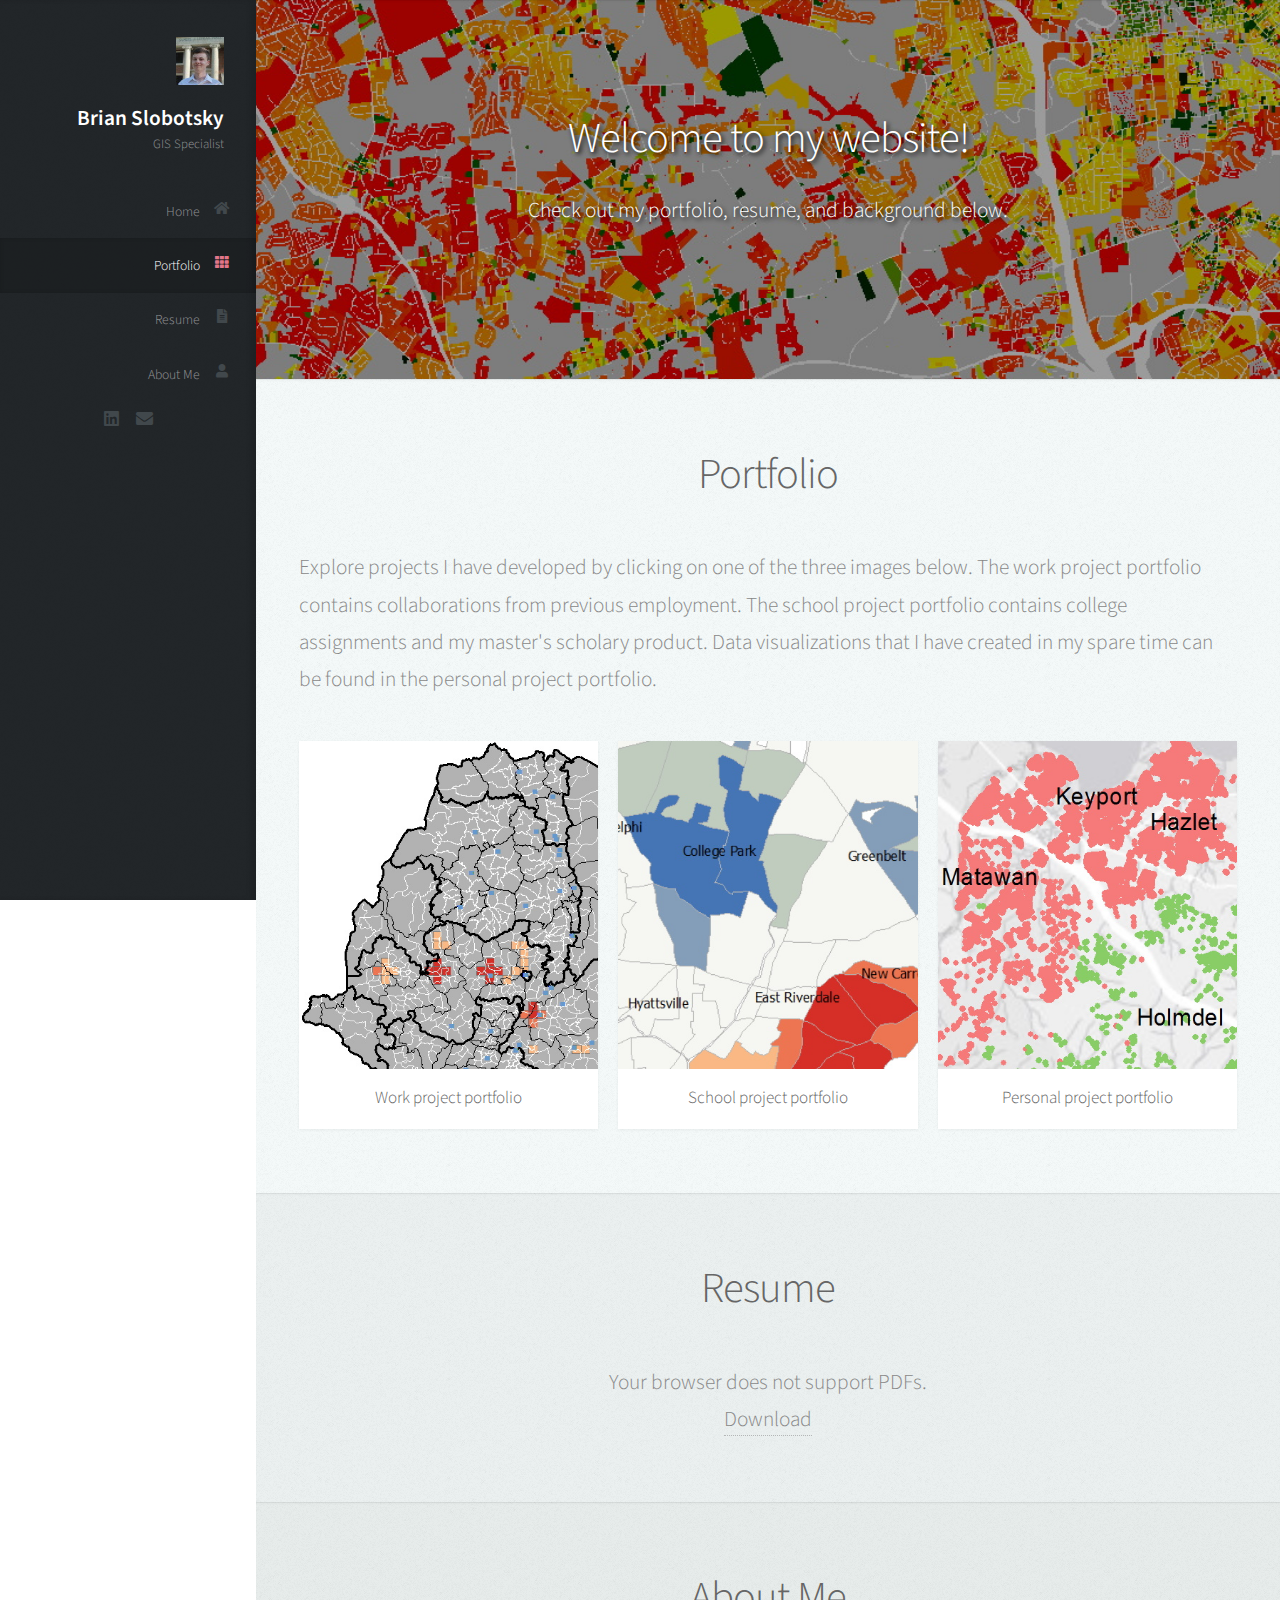
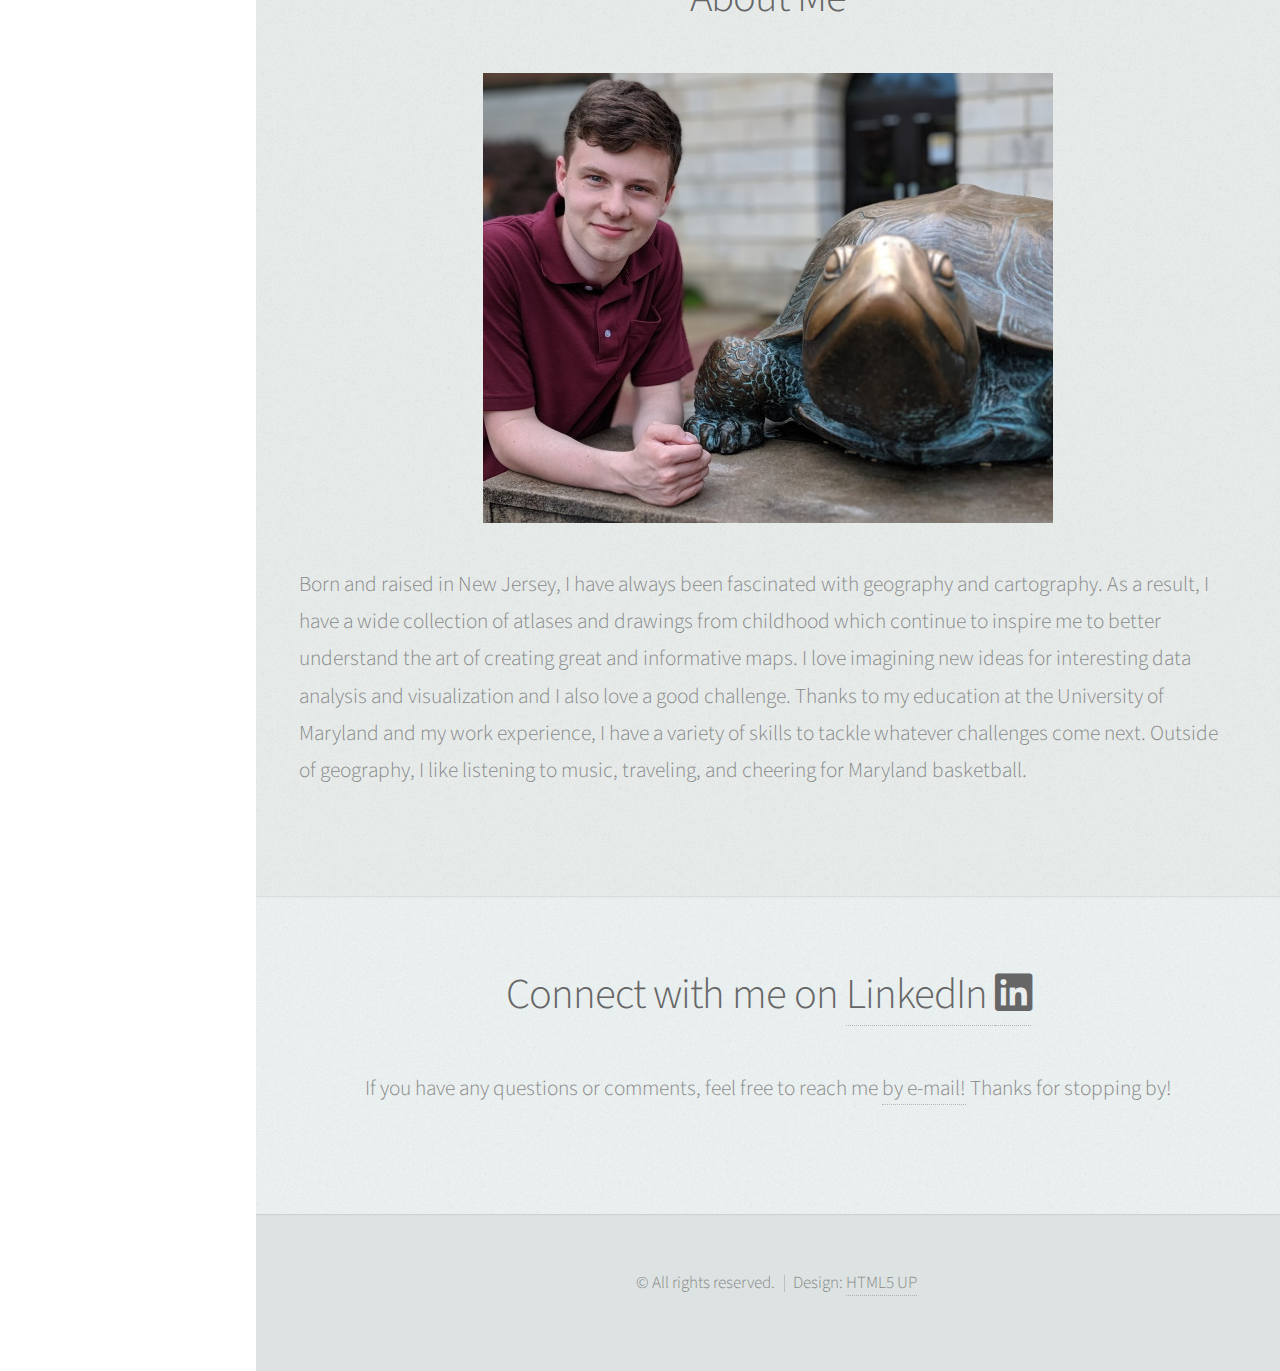
==== commit 1d85259b: "fix(resume): add fallback for browsers that do not support PDFs" ====
--- a/index.html
+++ b/index.html
@@ -118,10 +118,13 @@
 							<header>
 								<h2>Resume</h2>
 							</header>
-							<!--
-							<p>Last update: December 2020</p>
-							-->
-							<embed src="Resume.pdf" type="application/pdf" width="100%" height="600px" />
+							<object data="Resume.pdf" width="100%" height="600px">
+								Your browser does not support PDFs.
+								<br>
+								<a href="Resume.pdf" alt="Download currently unavailable">
+									Download
+								</a>
+							</object>
 
 						</div>
 					</section>
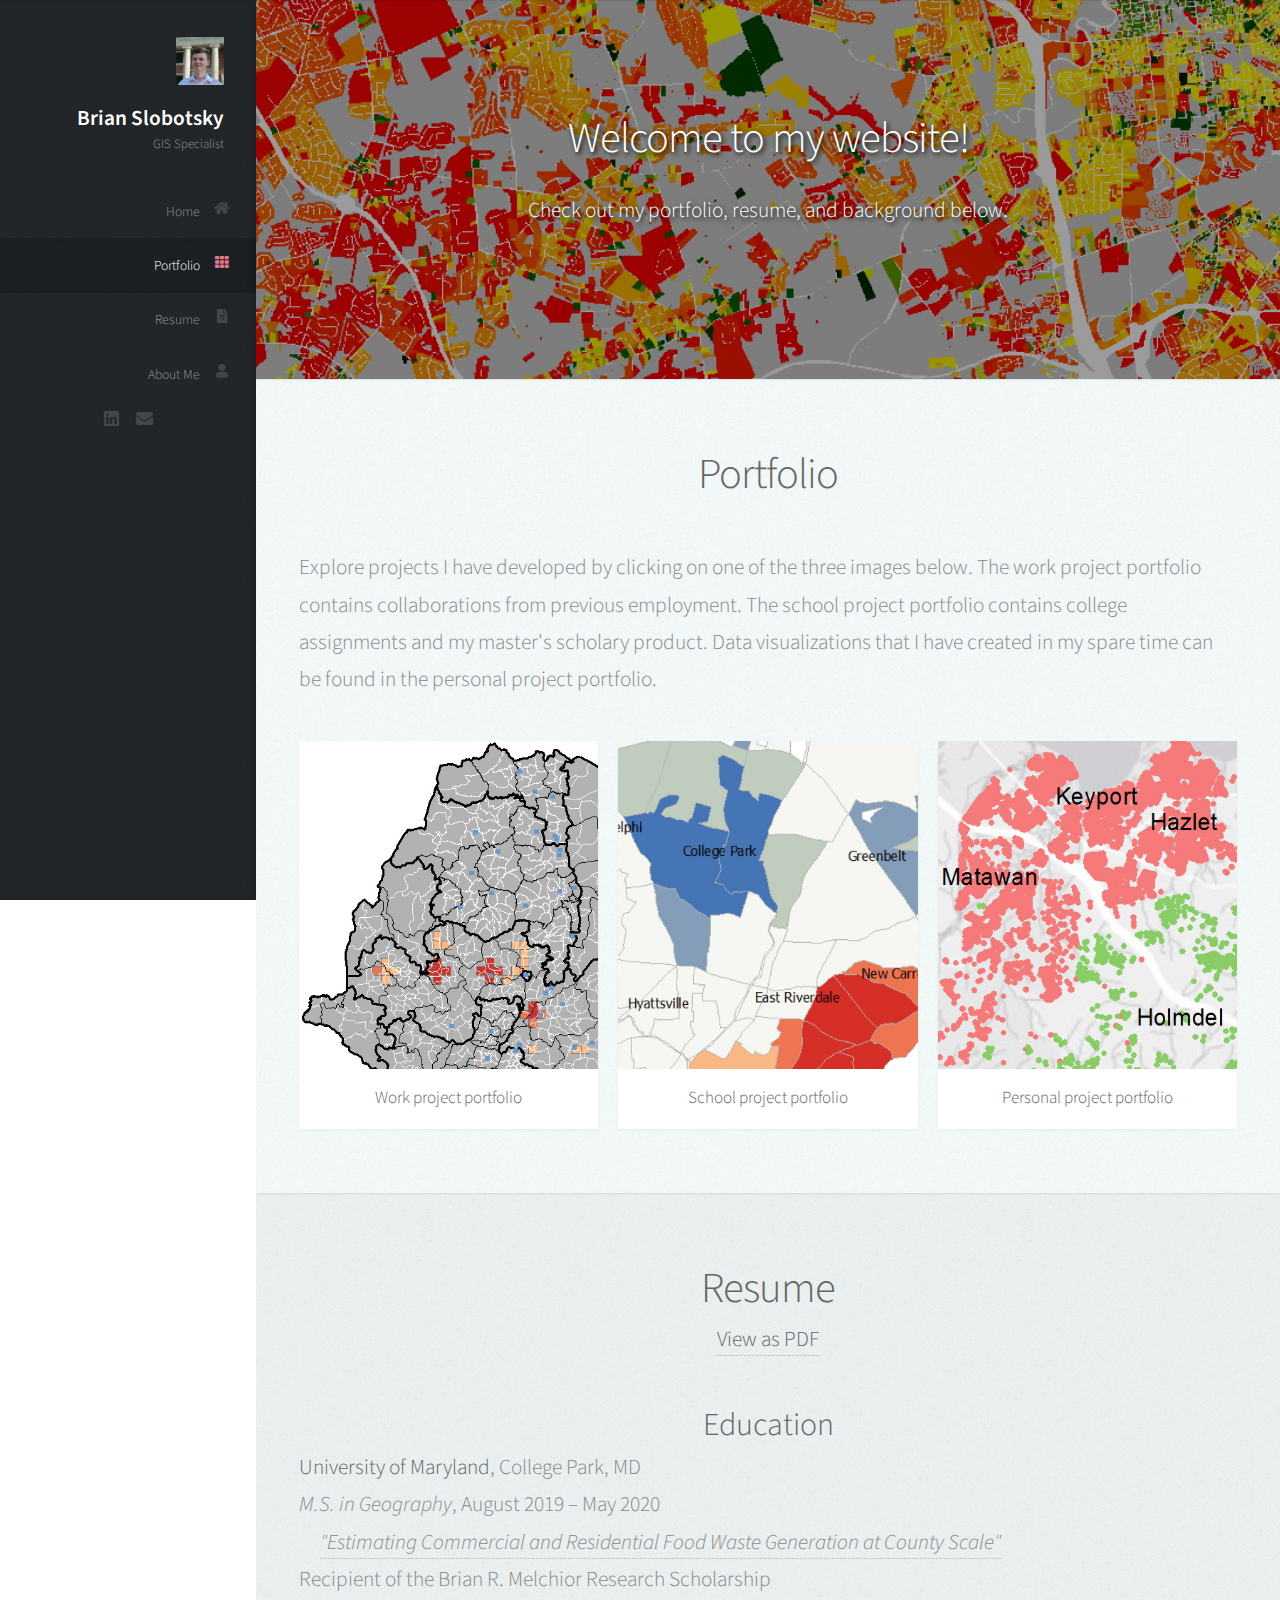
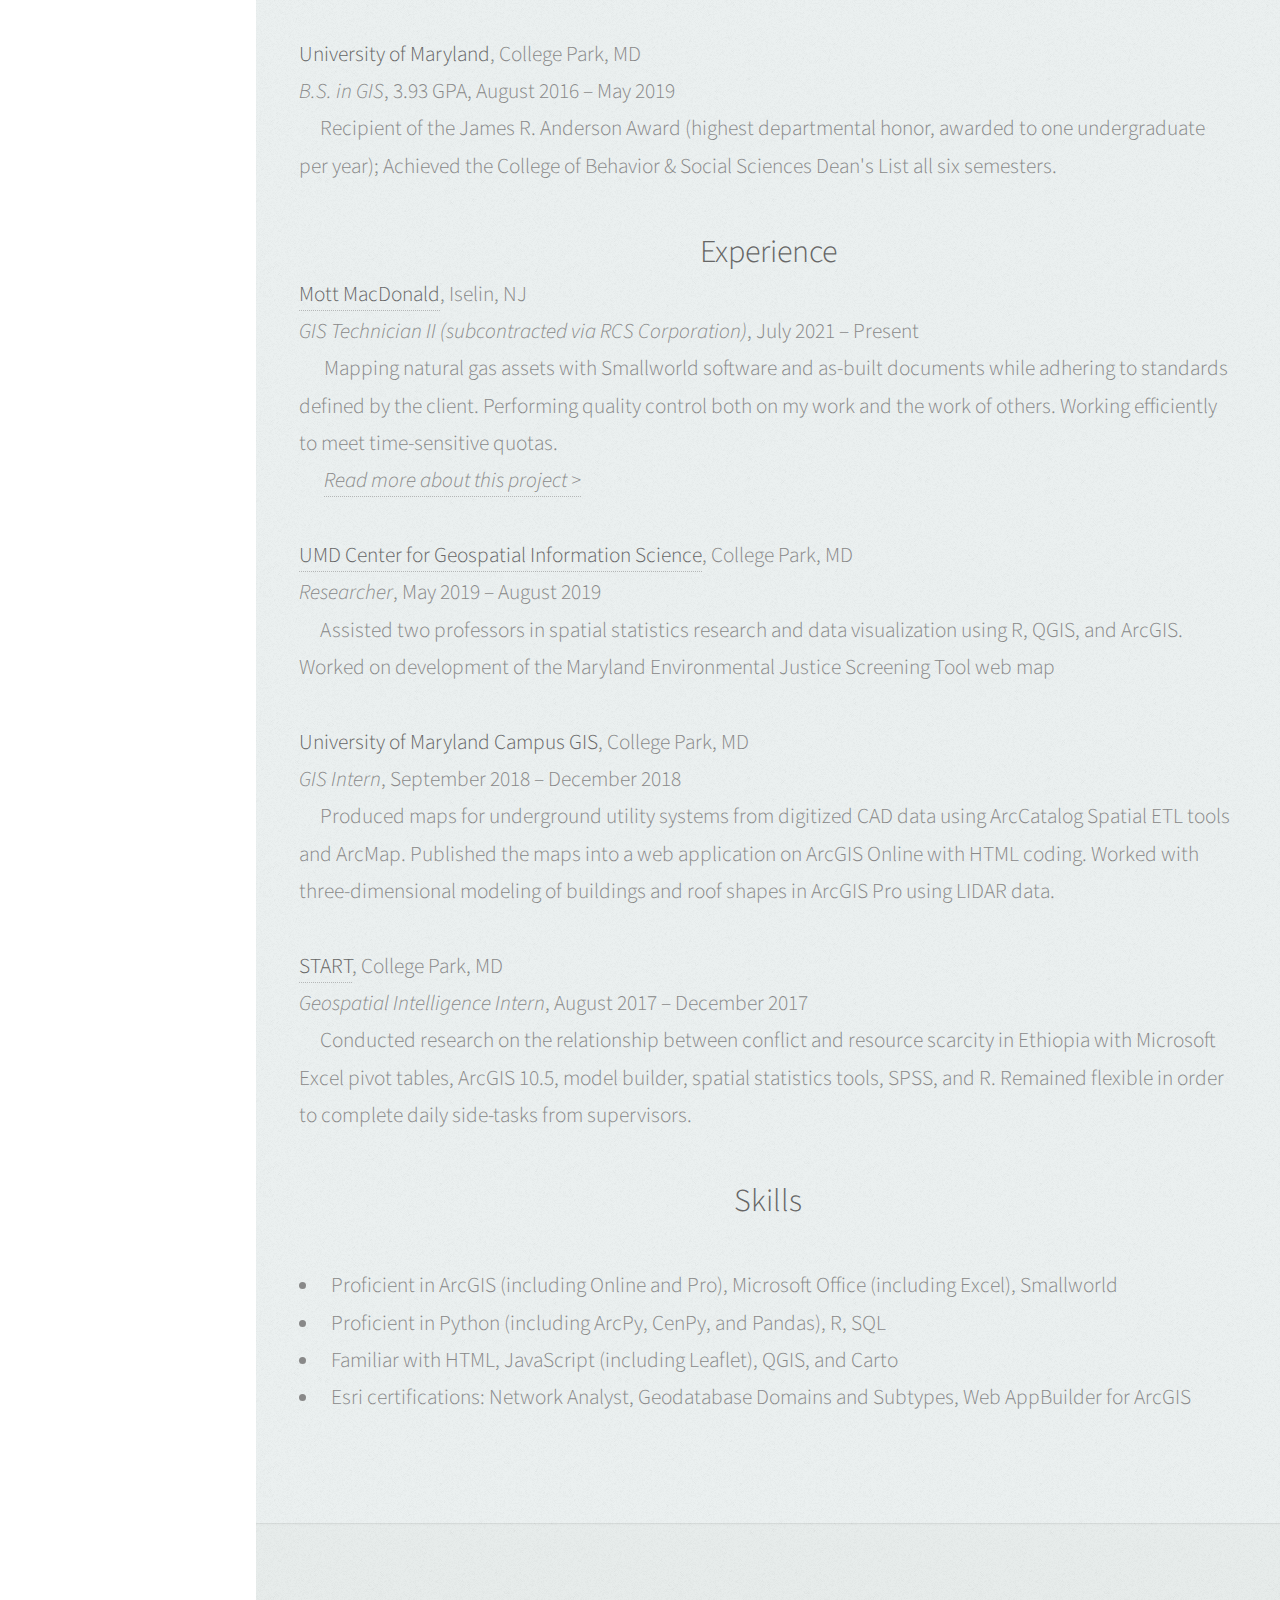
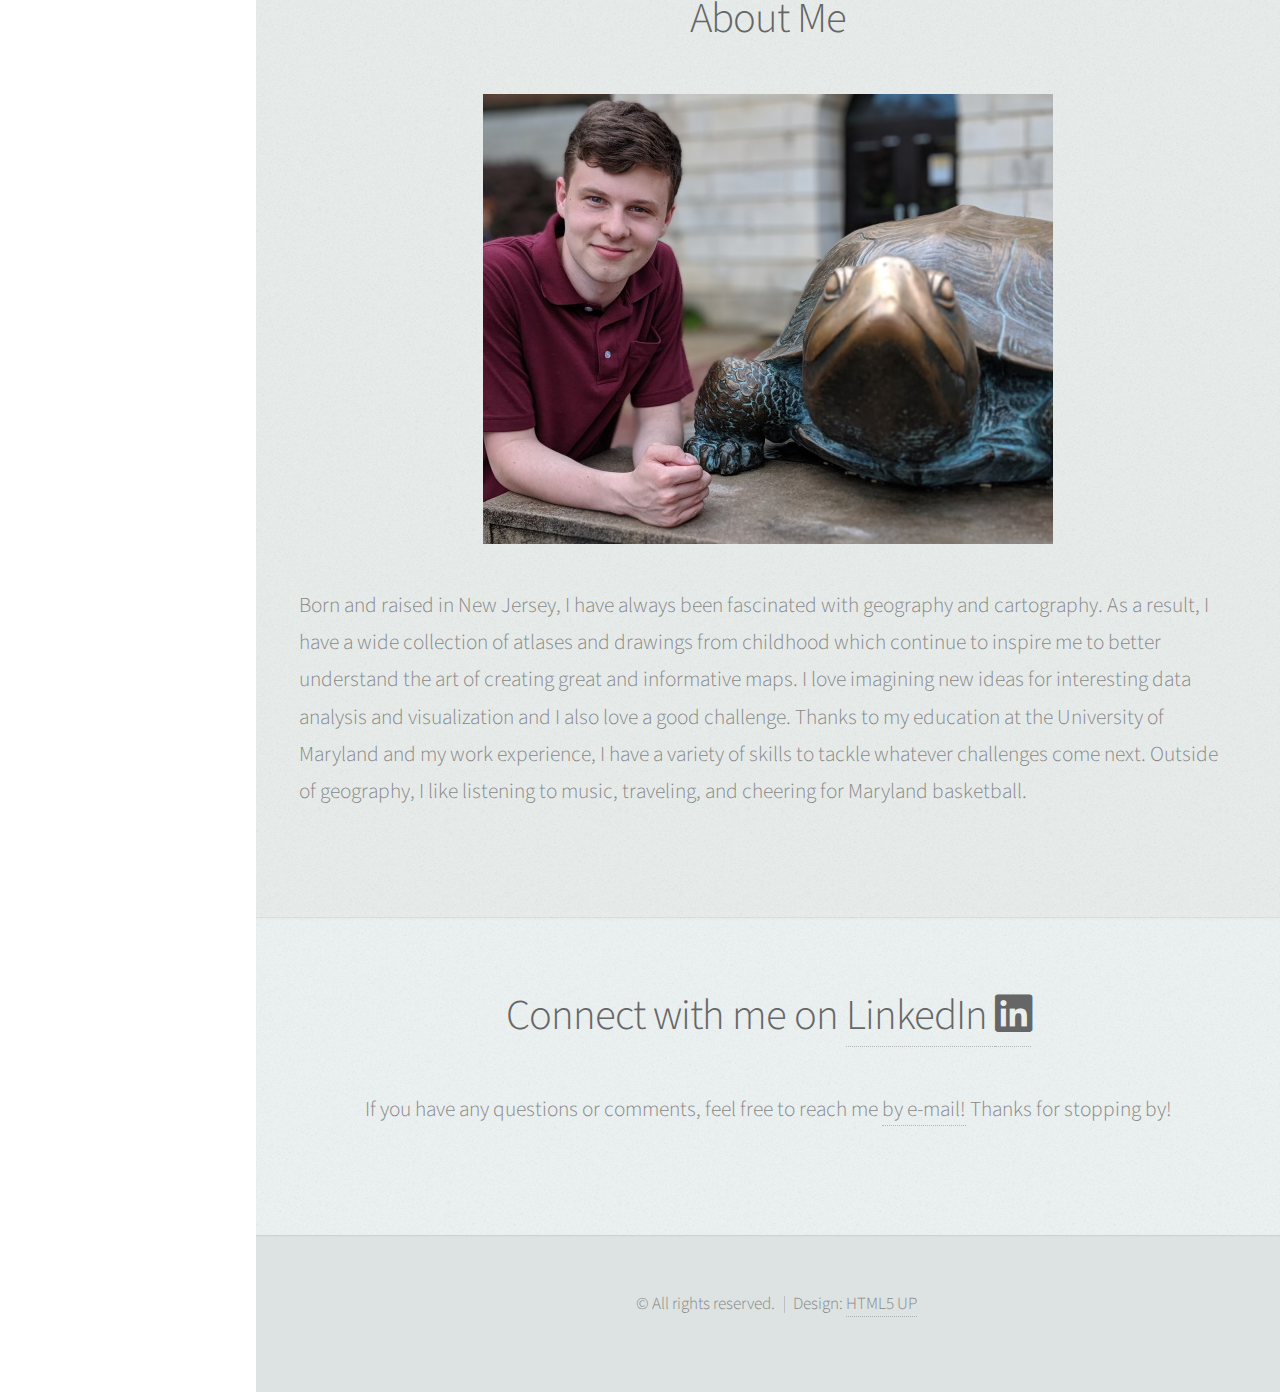
==== commit c7368b16: "Updated Resume, fallback for embedded PDFs" ====
--- a/index.html
+++ b/index.html
@@ -117,14 +117,54 @@
 
 							<header>
 								<h2>Resume</h2>
-							</header>
-							<object data="Resume.pdf" width="100%" height="600px">
-								Your browser does not support PDFs.
-								<br>
-								<a href="Resume.pdf" alt="Download currently unavailable">
-									Download
-								</a>
-							</object>
+								<a href="Resume.pdf" target="_blank"><b>View as PDF</b></a>
+							</header>
+							<!--
+							<p>Last update: October 2021</p>
+							-->
+
+							<h3>
+								Education
+							</h3>
+
+							<p style="text-align:left">
+							<b>University of Maryland</b>, College Park, MD <br><i>M.S. in Geography</i>, August 2019 &ndash; May 2020 <br>
+							&emsp;<i><a href="schoolportfolio.html">"Estimating Commercial and Residential Food Waste Generation at County Scale"</a></i><br>Recipient of the Brian R. Melchior Research Scholarship <br><br>
+							
+							<b>University of Maryland</b>, College Park, MD <br><i>B.S. in GIS</i>, 3.93 GPA, August 2016 &ndash; May 2019 <br>
+							&emsp;Recipient of the James R. Anderson Award (highest departmental honor, awarded to one undergraduate per year); Achieved the College of Behavior & Social Sciences Dean's List all six semesters.</p>
+
+							<h3>
+								Experience
+							</h3>
+							
+							<p style="text-align:left">
+								<b><a href="https://www.mottmac.com">Mott MacDonald</a></b>, Iselin, NJ <br><i>GIS Technician II (subcontracted via RCS Corporation)</i>, July 2021 &ndash; Present <br>
+								&emsp; Mapping natural gas assets with Smallworld software and as-built documents while adhering to standards defined by the client. Performing quality control both on my work and the work of others. Working efficiently to meet time-sensitive quotas.
+								<br>&emsp; <i><a href="https://www.mottmac.com/en-US/digital/article/69280/gis-updates-for-major-gas-utility">Read more about this project ></a></i>
+								<br><br>
+								<b><a href="https://geospatial.umd.edu">UMD Center for Geospatial Information Science</a></b>, College Park, MD <br><i>Researcher</i>, May 2019 &ndash; August 2019 <br>
+								&emsp;Assisted two professors in spatial statistics research and data visualization using R, QGIS, and ArcGIS. Worked on development of the Maryland Environmental Justice Screening Tool web map
+								<br><br>
+								<b>University of Maryland Campus GIS</b>, College Park, MD <br><i>GIS Intern</i>, September 2018 &ndash; December 2018 <br>
+								&emsp;Produced maps for underground utility systems from digitized CAD data using ArcCatalog Spatial ETL tools and ArcMap. Published the maps into a web application on ArcGIS Online with HTML coding. Worked with three-dimensional modeling of buildings and roof shapes in ArcGIS Pro using LIDAR data.
+								<br><br>
+								<b><a href="https://www.start.umd.edu">START</a></b>, College Park, MD <br><i>Geospatial Intelligence Intern</i>, August 2017 &ndash; December 2017 <br>
+								&emsp;Conducted research on the relationship between conflict and resource scarcity in Ethiopia with Microsoft Excel pivot tables, ArcGIS 10.5, model builder, spatial statistics tools, SPSS, and R. Remained flexible in order to complete daily side-tasks from supervisors.
+							</p>
+
+							<h3>
+								Skills
+							</h3>
+
+							<p>
+								<ul style="text-align:left">
+									<li>Proficient in ArcGIS (including Online and Pro), Microsoft Office (including Excel), Smallworld</li>
+									<li>Proficient in Python (including ArcPy, CenPy, and Pandas), R, SQL</li>
+									<li>Familiar with HTML, JavaScript (including Leaflet), QGIS, and Carto</li>
+									<li>Esri certifications: Network Analyst, Geodatabase Domains and Subtypes, Web AppBuilder for ArcGIS</li>
+								</ul>
+							</p>
 
 						</div>
 					</section>
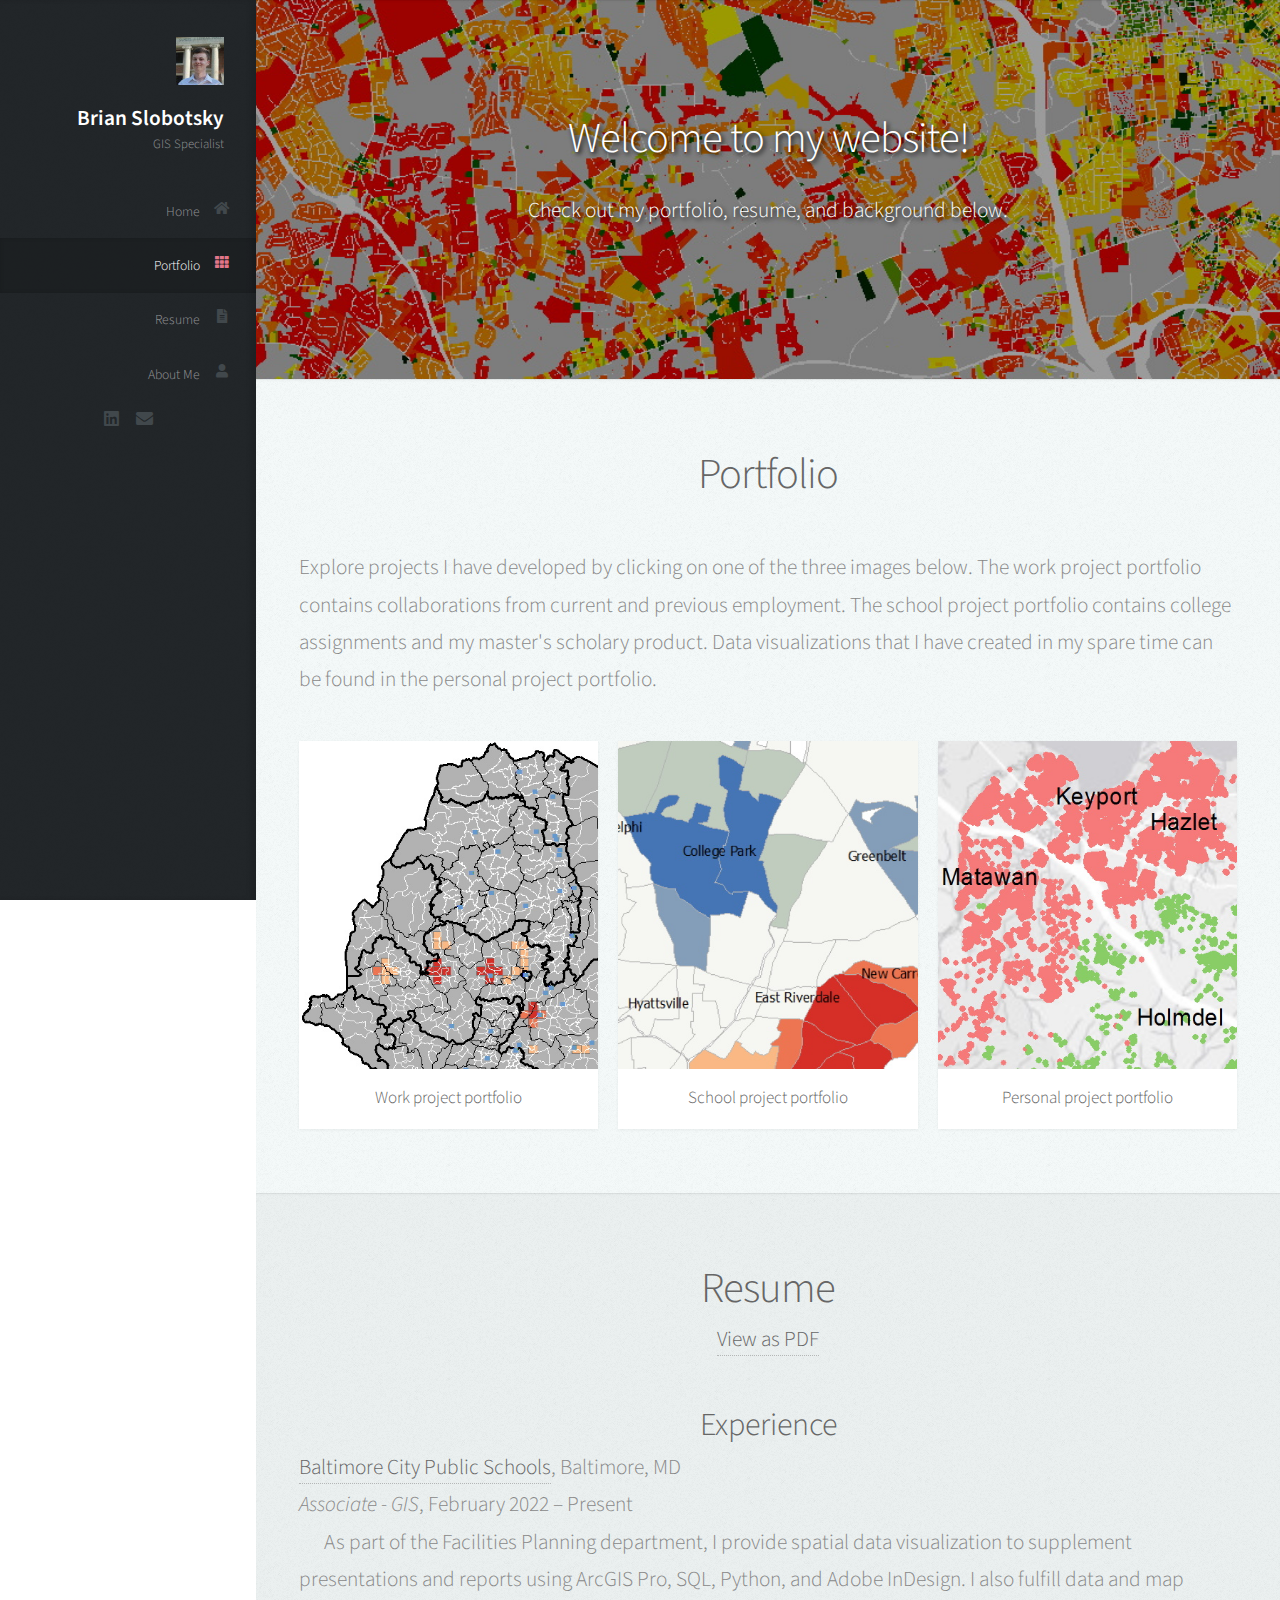
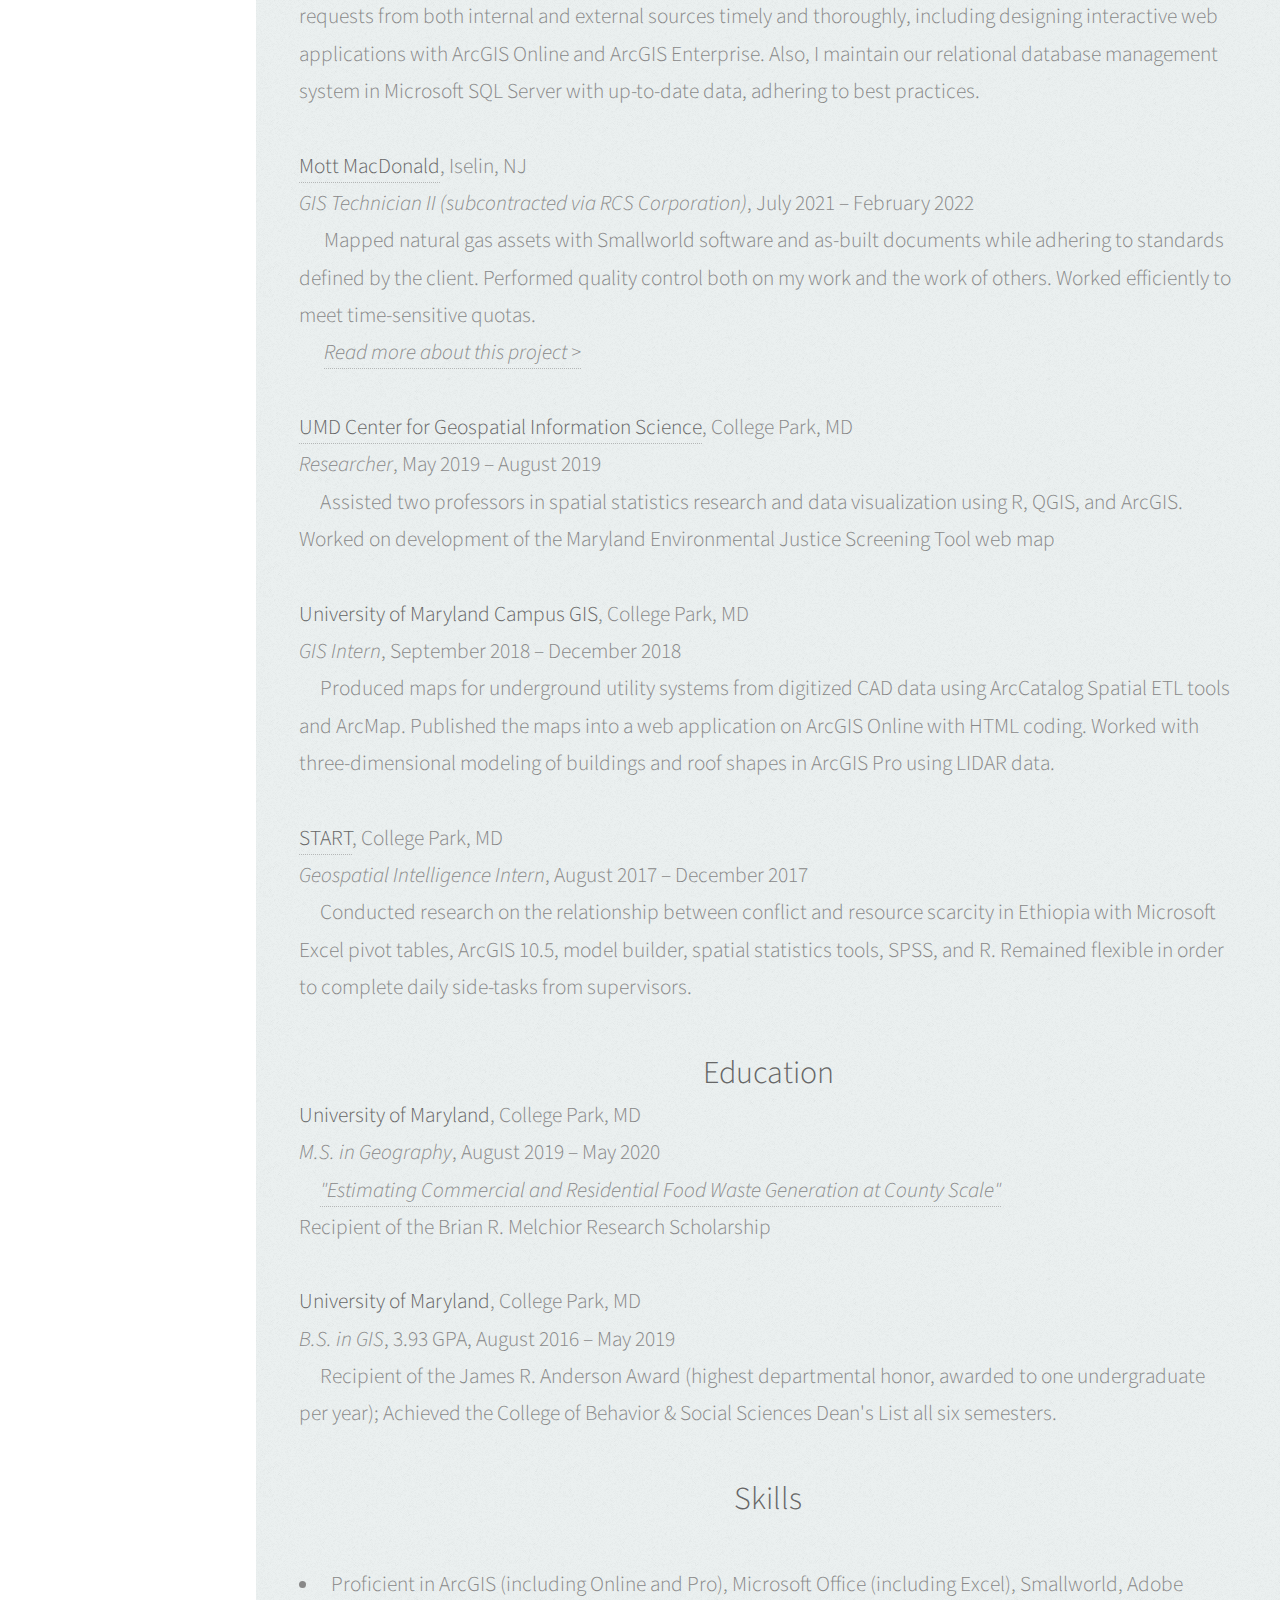
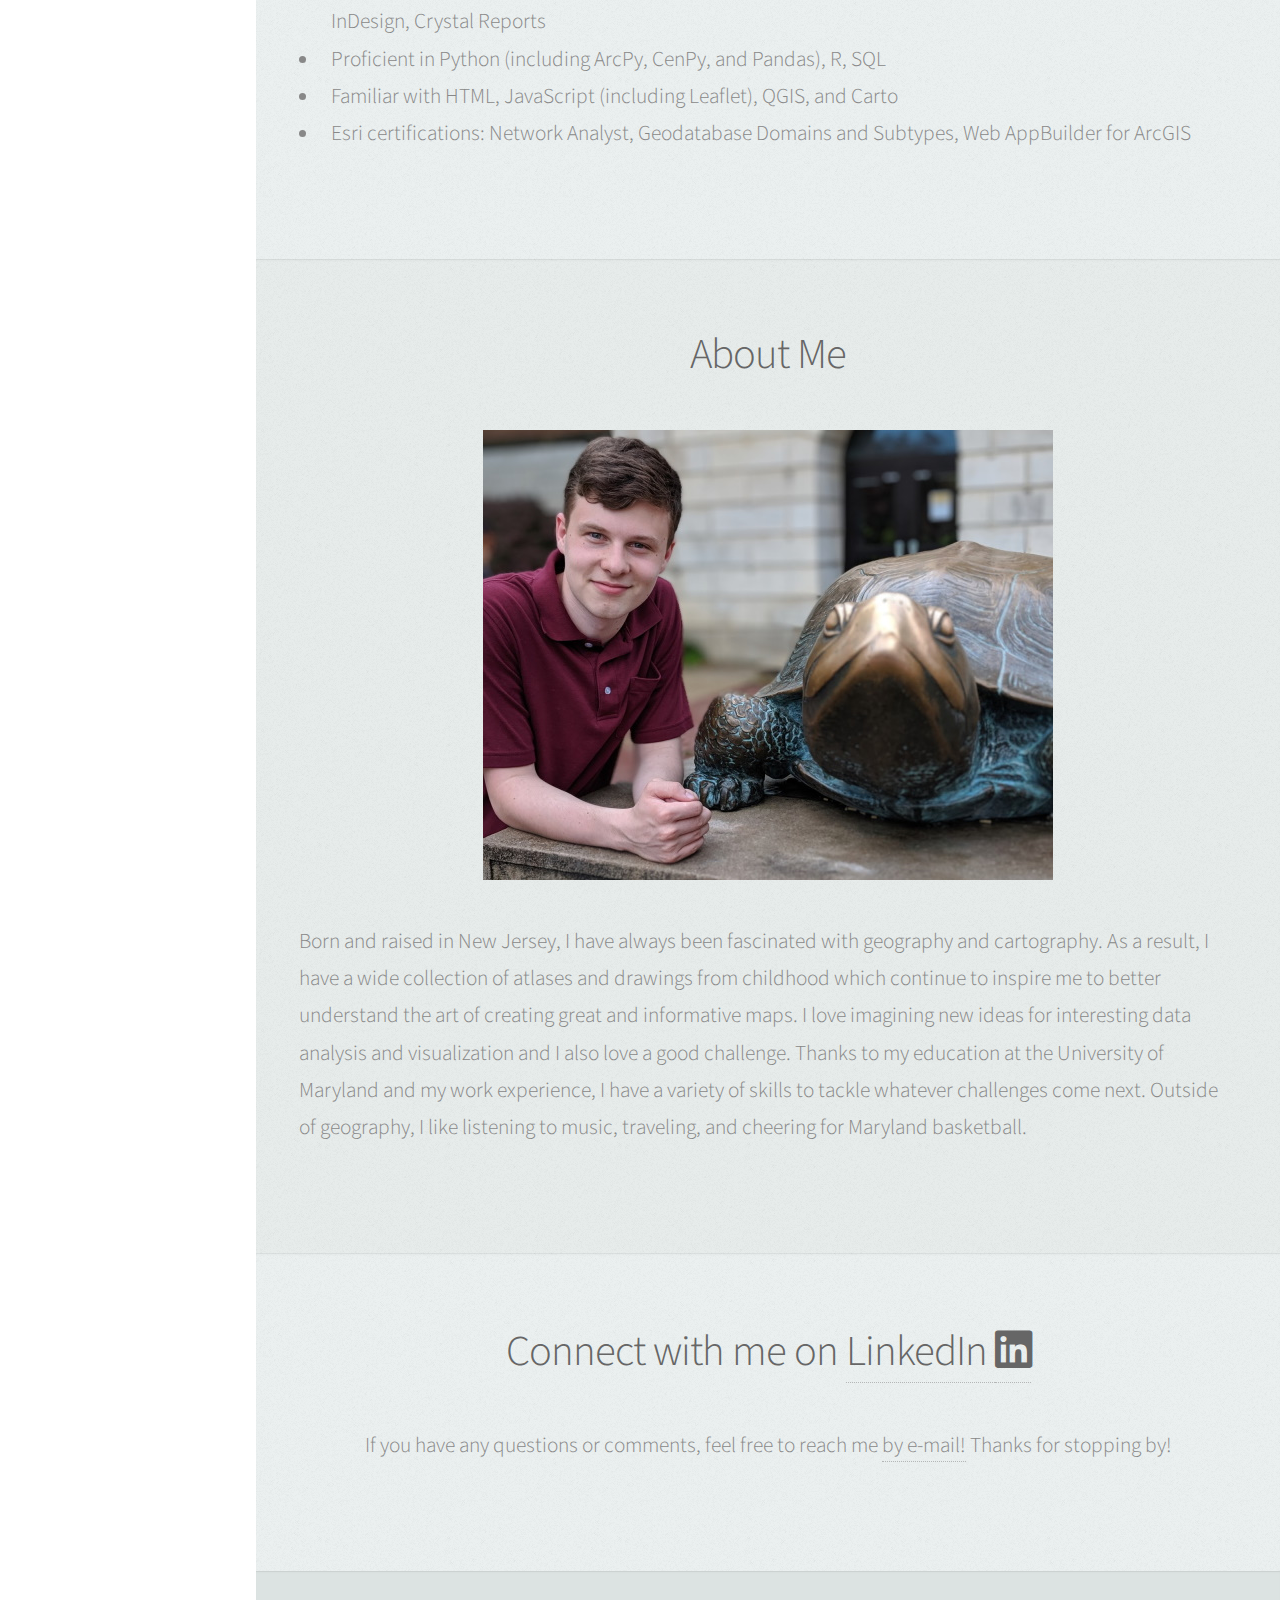
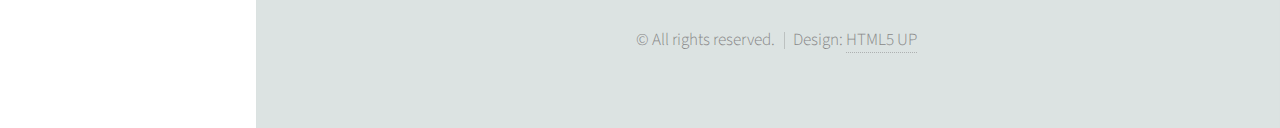
==== commit bc40943b: "August 2022 resume update & new work sample" ====
--- a/index.html
+++ b/index.html
@@ -78,7 +78,7 @@
 							</header>
 
 							<p style="text-align:left">Explore projects I have developed by clicking on one of the three images below. 
-								The work project portfolio contains collaborations from previous employment. The school project portfolio contains 
+								The work project portfolio contains collaborations from current and previous employment. The school project portfolio contains 
 								college assignments and my master's scholary product. Data visualizations that I have created in my spare time can 
 								be found in the personal project portfolio. </p>
 
@@ -120,9 +120,30 @@
 								<a href="Resume.pdf" target="_blank"><b>View as PDF</b></a>
 							</header>
 							<!--
-							<p>Last update: October 2021</p>
+							<p>Last update: August 2022</p>
 							-->
-
+							
+							<h3>
+								Experience
+							</h3>
+							
+							<p style="text-align:left">
+								<b><a href="https://www.baltimorecityschools.org/">Baltimore City Public Schools</a></b>, Baltimore, MD <br><i>Associate - GIS</i>, February 2022 &ndash; Present <br>
+								&emsp; As part of the Facilities Planning department, I provide spatial data visualization to supplement presentations and reports using ArcGIS Pro, SQL, Python, and Adobe InDesign. I also fulfill data and map requests from both internal and external sources timely and thoroughly, including designing interactive web applications with ArcGIS Online and ArcGIS Enterprise. Also, I maintain our relational database management system in Microsoft SQL Server with up-to-date data, adhering to best practices. 
+								<br><br>
+								<b><a href="https://www.mottmac.com">Mott MacDonald</a></b>, Iselin, NJ <br><i>GIS Technician II (subcontracted via RCS Corporation)</i>, July 2021 &ndash; February 2022 <br>
+								&emsp; Mapped natural gas assets with Smallworld software and as-built documents while adhering to standards defined by the client. Performed quality control both on my work and the work of others. Worked efficiently to meet time-sensitive quotas.								
+								<br>&emsp; <i><a href="https://www.mottmac.com/en-US/digital/article/69280/gis-updates-for-major-gas-utility">Read more about this project ></a></i>
+								<br><br>
+								<b><a href="https://geospatial.umd.edu">UMD Center for Geospatial Information Science</a></b>, College Park, MD <br><i>Researcher</i>, May 2019 &ndash; August 2019 <br>
+								&emsp;Assisted two professors in spatial statistics research and data visualization using R, QGIS, and ArcGIS. Worked on development of the Maryland Environmental Justice Screening Tool web map
+								<br><br>
+								<b>University of Maryland Campus GIS</b>, College Park, MD <br><i>GIS Intern</i>, September 2018 &ndash; December 2018 <br>
+								&emsp;Produced maps for underground utility systems from digitized CAD data using ArcCatalog Spatial ETL tools and ArcMap. Published the maps into a web application on ArcGIS Online with HTML coding. Worked with three-dimensional modeling of buildings and roof shapes in ArcGIS Pro using LIDAR data.
+								<br><br>
+								<b><a href="https://www.start.umd.edu">START</a></b>, College Park, MD <br><i>Geospatial Intelligence Intern</i>, August 2017 &ndash; December 2017 <br>
+								&emsp;Conducted research on the relationship between conflict and resource scarcity in Ethiopia with Microsoft Excel pivot tables, ArcGIS 10.5, model builder, spatial statistics tools, SPSS, and R. Remained flexible in order to complete daily side-tasks from supervisors.
+							</p>
 							<h3>
 								Education
 							</h3>
@@ -135,31 +156,12 @@
 							&emsp;Recipient of the James R. Anderson Award (highest departmental honor, awarded to one undergraduate per year); Achieved the College of Behavior & Social Sciences Dean's List all six semesters.</p>
 
 							<h3>
-								Experience
-							</h3>
-							
-							<p style="text-align:left">
-								<b><a href="https://www.mottmac.com">Mott MacDonald</a></b>, Iselin, NJ <br><i>GIS Technician II (subcontracted via RCS Corporation)</i>, July 2021 &ndash; Present <br>
-								&emsp; Mapping natural gas assets with Smallworld software and as-built documents while adhering to standards defined by the client. Performing quality control both on my work and the work of others. Working efficiently to meet time-sensitive quotas.
-								<br>&emsp; <i><a href="https://www.mottmac.com/en-US/digital/article/69280/gis-updates-for-major-gas-utility">Read more about this project ></a></i>
-								<br><br>
-								<b><a href="https://geospatial.umd.edu">UMD Center for Geospatial Information Science</a></b>, College Park, MD <br><i>Researcher</i>, May 2019 &ndash; August 2019 <br>
-								&emsp;Assisted two professors in spatial statistics research and data visualization using R, QGIS, and ArcGIS. Worked on development of the Maryland Environmental Justice Screening Tool web map
-								<br><br>
-								<b>University of Maryland Campus GIS</b>, College Park, MD <br><i>GIS Intern</i>, September 2018 &ndash; December 2018 <br>
-								&emsp;Produced maps for underground utility systems from digitized CAD data using ArcCatalog Spatial ETL tools and ArcMap. Published the maps into a web application on ArcGIS Online with HTML coding. Worked with three-dimensional modeling of buildings and roof shapes in ArcGIS Pro using LIDAR data.
-								<br><br>
-								<b><a href="https://www.start.umd.edu">START</a></b>, College Park, MD <br><i>Geospatial Intelligence Intern</i>, August 2017 &ndash; December 2017 <br>
-								&emsp;Conducted research on the relationship between conflict and resource scarcity in Ethiopia with Microsoft Excel pivot tables, ArcGIS 10.5, model builder, spatial statistics tools, SPSS, and R. Remained flexible in order to complete daily side-tasks from supervisors.
-							</p>
-
-							<h3>
 								Skills
 							</h3>
 
 							<p>
 								<ul style="text-align:left">
-									<li>Proficient in ArcGIS (including Online and Pro), Microsoft Office (including Excel), Smallworld</li>
+									<li>Proficient in ArcGIS (including Online and Pro), Microsoft Office (including Excel), Smallworld, Adobe InDesign, Crystal Reports</li>
 									<li>Proficient in Python (including ArcPy, CenPy, and Pandas), R, SQL</li>
 									<li>Familiar with HTML, JavaScript (including Leaflet), QGIS, and Carto</li>
 									<li>Esri certifications: Network Analyst, Geodatabase Domains and Subtypes, Web AppBuilder for ArcGIS</li>
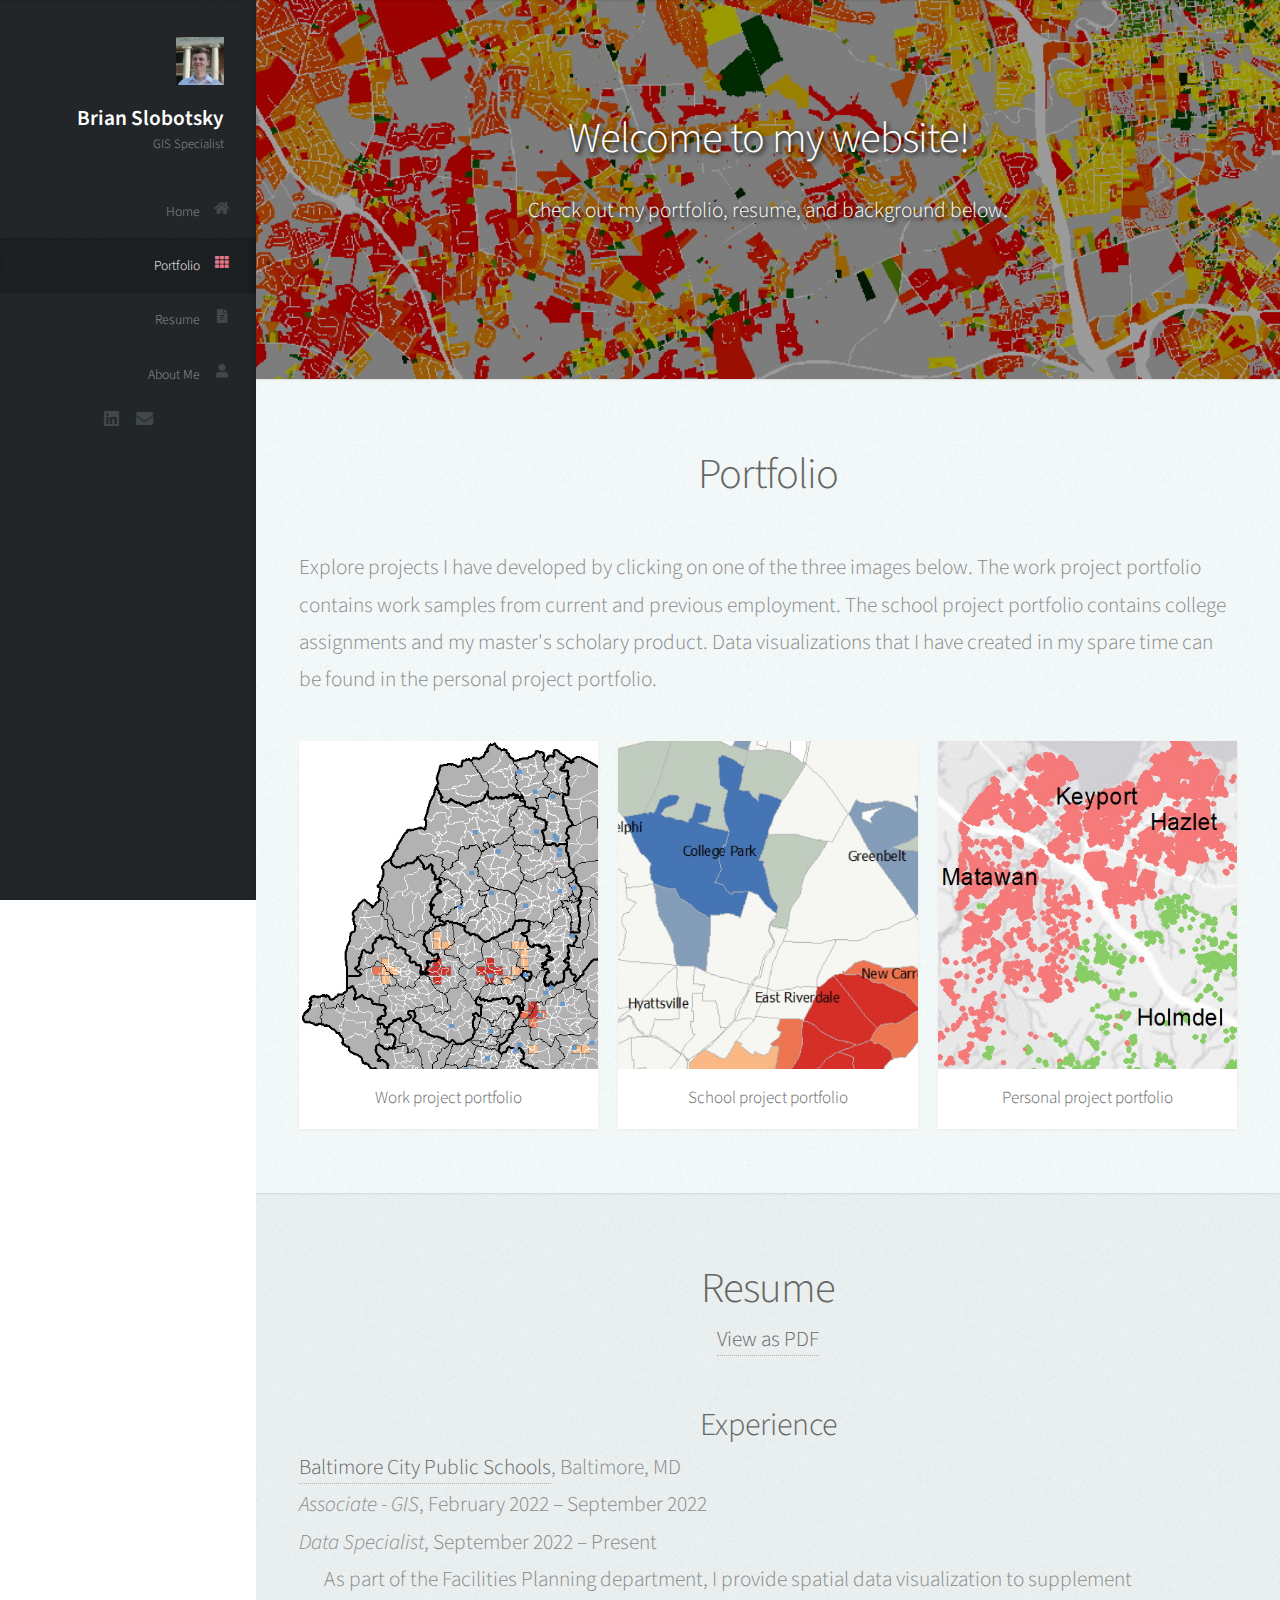
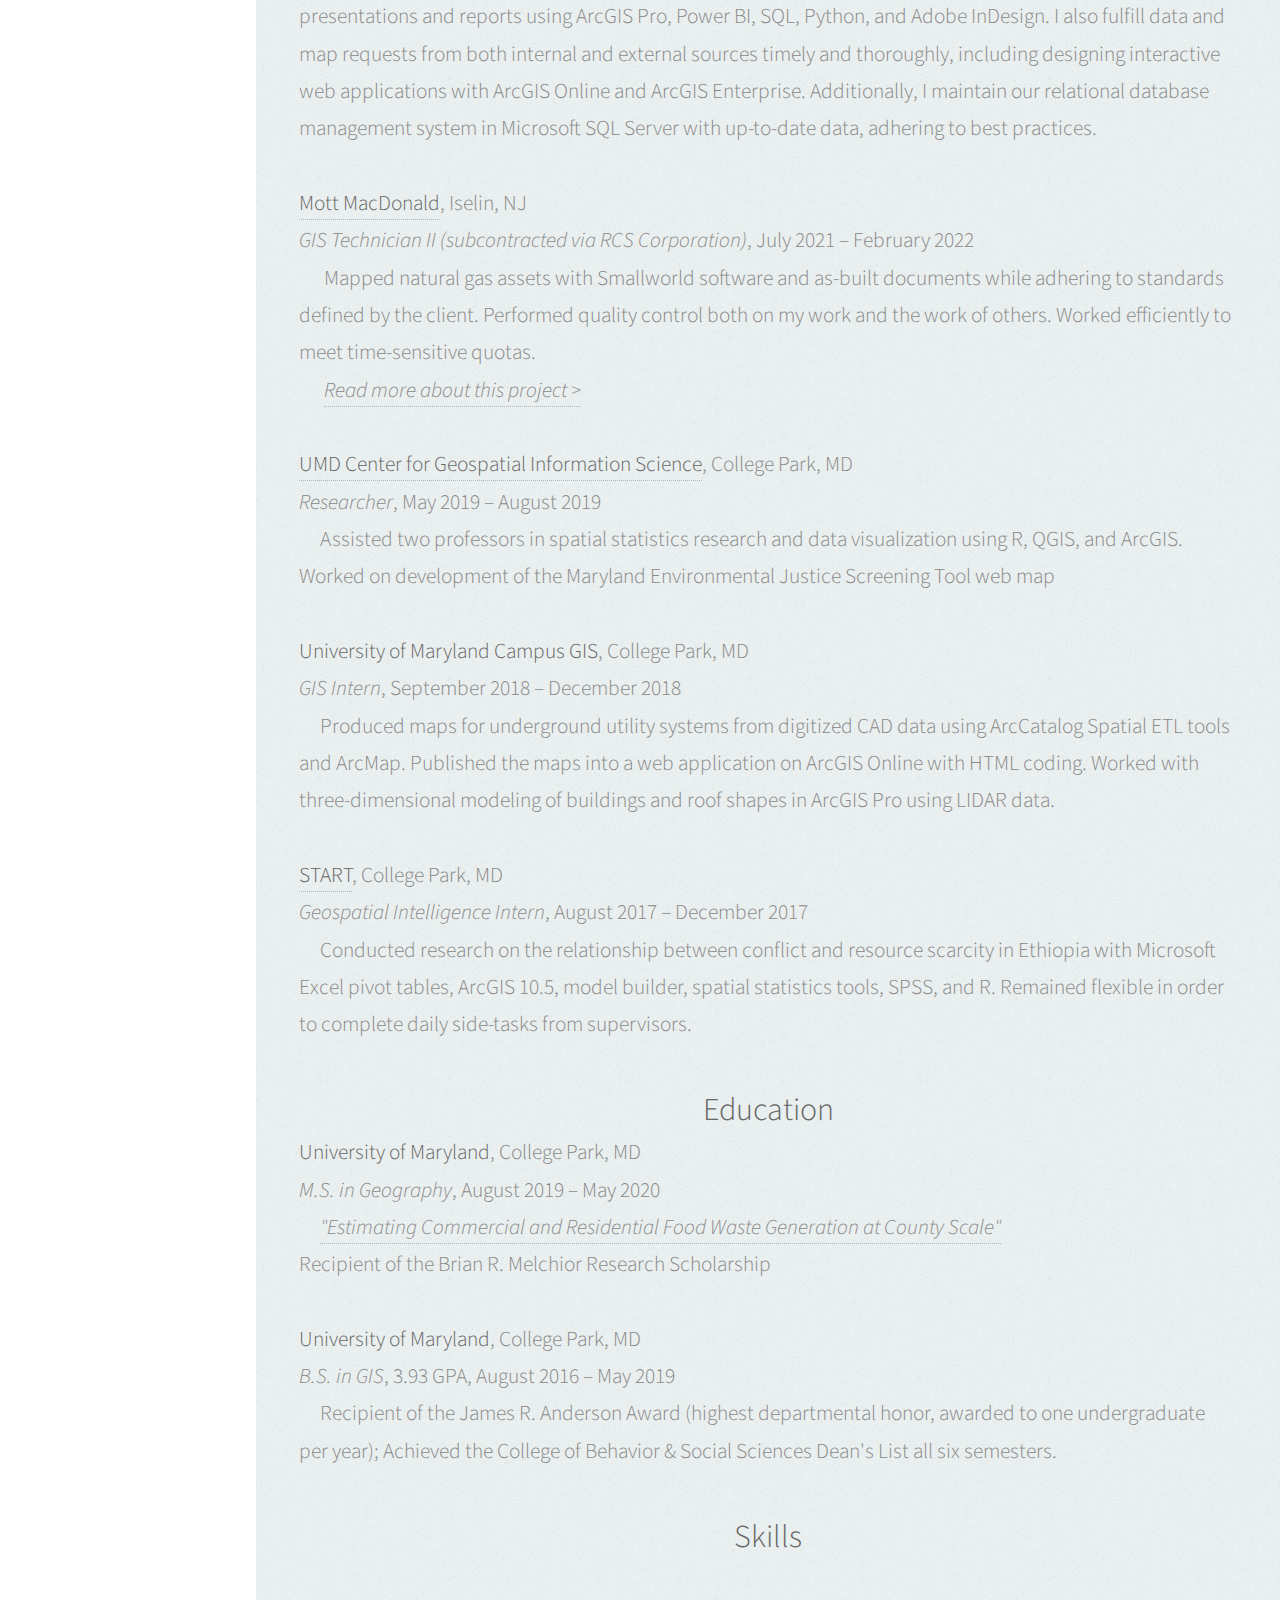
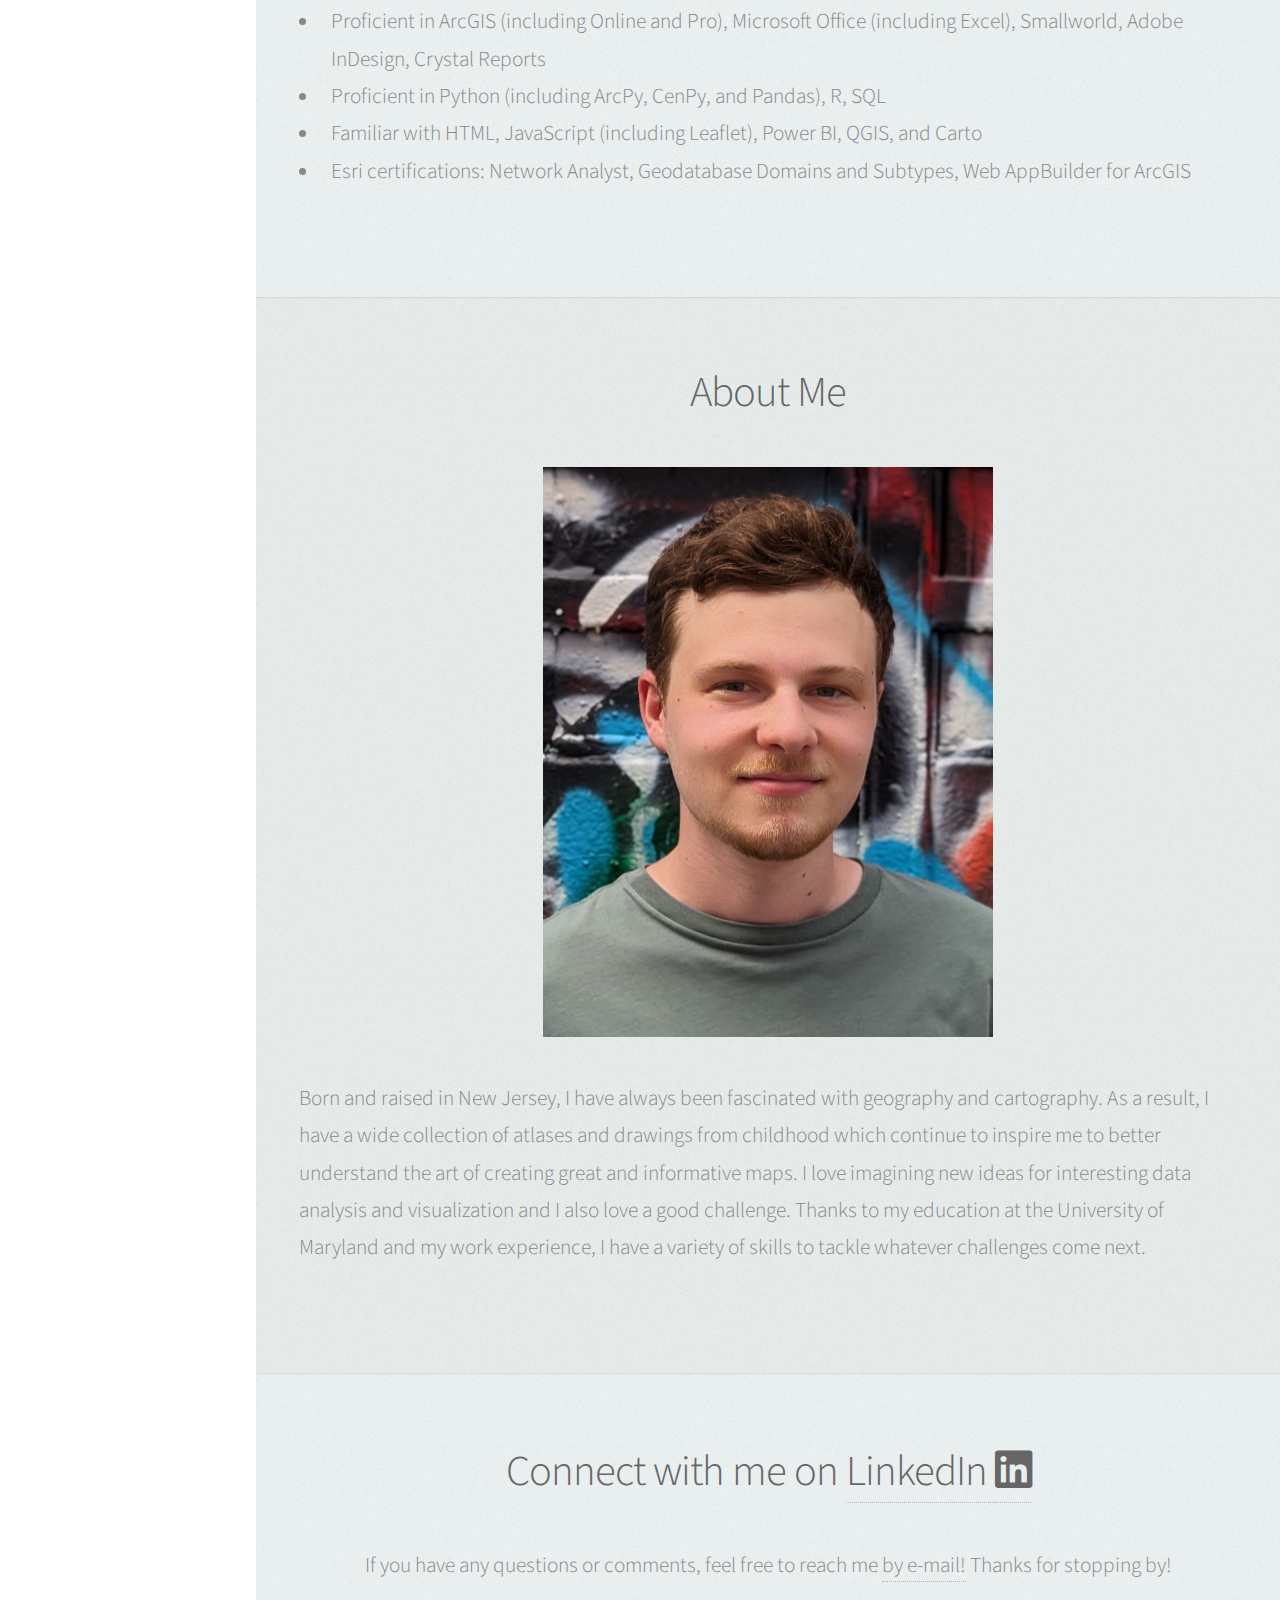
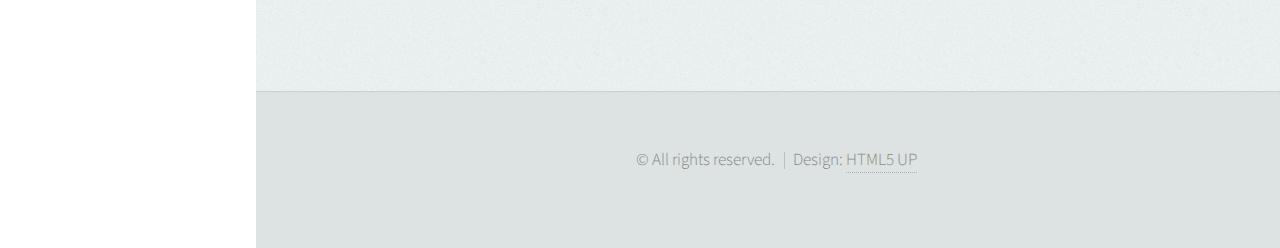
==== commit b54bac8b: "New additions to work and personal portfolios" ====
--- a/index.html
+++ b/index.html
@@ -78,7 +78,7 @@
 							</header>
 
 							<p style="text-align:left">Explore projects I have developed by clicking on one of the three images below. 
-								The work project portfolio contains collaborations from current and previous employment. The school project portfolio contains 
+								The work project portfolio contains work samples from current and previous employment. The school project portfolio contains 
 								college assignments and my master's scholary product. Data visualizations that I have created in my spare time can 
 								be found in the personal project portfolio. </p>
 
@@ -120,7 +120,7 @@
 								<a href="Resume.pdf" target="_blank"><b>View as PDF</b></a>
 							</header>
 							<!--
-							<p>Last update: August 2022</p>
+							<p>Last update: July 2023</p>
 							-->
 							
 							<h3>
@@ -128,8 +128,8 @@
 							</h3>
 							
 							<p style="text-align:left">
-								<b><a href="https://www.baltimorecityschools.org/">Baltimore City Public Schools</a></b>, Baltimore, MD <br><i>Associate - GIS</i>, February 2022 &ndash; Present <br>
-								&emsp; As part of the Facilities Planning department, I provide spatial data visualization to supplement presentations and reports using ArcGIS Pro, SQL, Python, and Adobe InDesign. I also fulfill data and map requests from both internal and external sources timely and thoroughly, including designing interactive web applications with ArcGIS Online and ArcGIS Enterprise. Also, I maintain our relational database management system in Microsoft SQL Server with up-to-date data, adhering to best practices. 
+								<b><a href="https://www.baltimorecityschools.org/">Baltimore City Public Schools</a></b>, Baltimore, MD <br><i>Associate - GIS</i>, February 2022 &ndash; September 2022 <br> <i>Data Specialist</i>, September 2022 &ndash; Present <br>
+								&emsp; As part of the Facilities Planning department, I provide spatial data visualization to supplement presentations and reports using ArcGIS Pro, Power BI, SQL, Python, and Adobe InDesign. I also fulfill data and map requests from both internal and external sources timely and thoroughly, including designing interactive web applications with ArcGIS Online and ArcGIS Enterprise. Additionally, I maintain our relational database management system in Microsoft SQL Server with up-to-date data, adhering to best practices. 
 								<br><br>
 								<b><a href="https://www.mottmac.com">Mott MacDonald</a></b>, Iselin, NJ <br><i>GIS Technician II (subcontracted via RCS Corporation)</i>, July 2021 &ndash; February 2022 <br>
 								&emsp; Mapped natural gas assets with Smallworld software and as-built documents while adhering to standards defined by the client. Performed quality control both on my work and the work of others. Worked efficiently to meet time-sensitive quotas.								
@@ -163,7 +163,7 @@
 								<ul style="text-align:left">
 									<li>Proficient in ArcGIS (including Online and Pro), Microsoft Office (including Excel), Smallworld, Adobe InDesign, Crystal Reports</li>
 									<li>Proficient in Python (including ArcPy, CenPy, and Pandas), R, SQL</li>
-									<li>Familiar with HTML, JavaScript (including Leaflet), QGIS, and Carto</li>
+									<li>Familiar with HTML, JavaScript (including Leaflet), Power BI, QGIS, and Carto</li>
 									<li>Esri certifications: Network Analyst, Geodatabase Domains and Subtypes, Web AppBuilder for ArcGIS</li>
 								</ul>
 							</p>
@@ -178,13 +178,12 @@
 								<h2>About Me</h2>
 							</header>
 
-							<a class="image centered"><img src="images/aboutme.jpg" alt="Picture of me next to Testudo at McKeldin Mall" style="width:570px;height:450px;"/></a>
+							<a class="image centered"><img src="images/aboutme.jpg" alt="Picture of me next to Testudo at McKeldin Mall" style="width:450px;height:570px;"/></a>
 
 							<p style="text-align:left">Born and raised in New Jersey, I have always been fascinated with geography and cartography. As a result, I have a wide 
 								collection of atlases and drawings from childhood which continue to inspire me to better understand the art of creating great and informative maps.
 								I love imagining new ideas for interesting data analysis and visualization and I also love a good challenge. Thanks to my education
-								at the University of Maryland and my work experience, I have a variety of skills to tackle whatever challenges come next. Outside of geography,
-								I like listening to music, traveling, and cheering for Maryland basketball. </p>
+								at the University of Maryland and my work experience, I have a variety of skills to tackle whatever challenges come next. </p>
 
 						</div>
 					</section>
